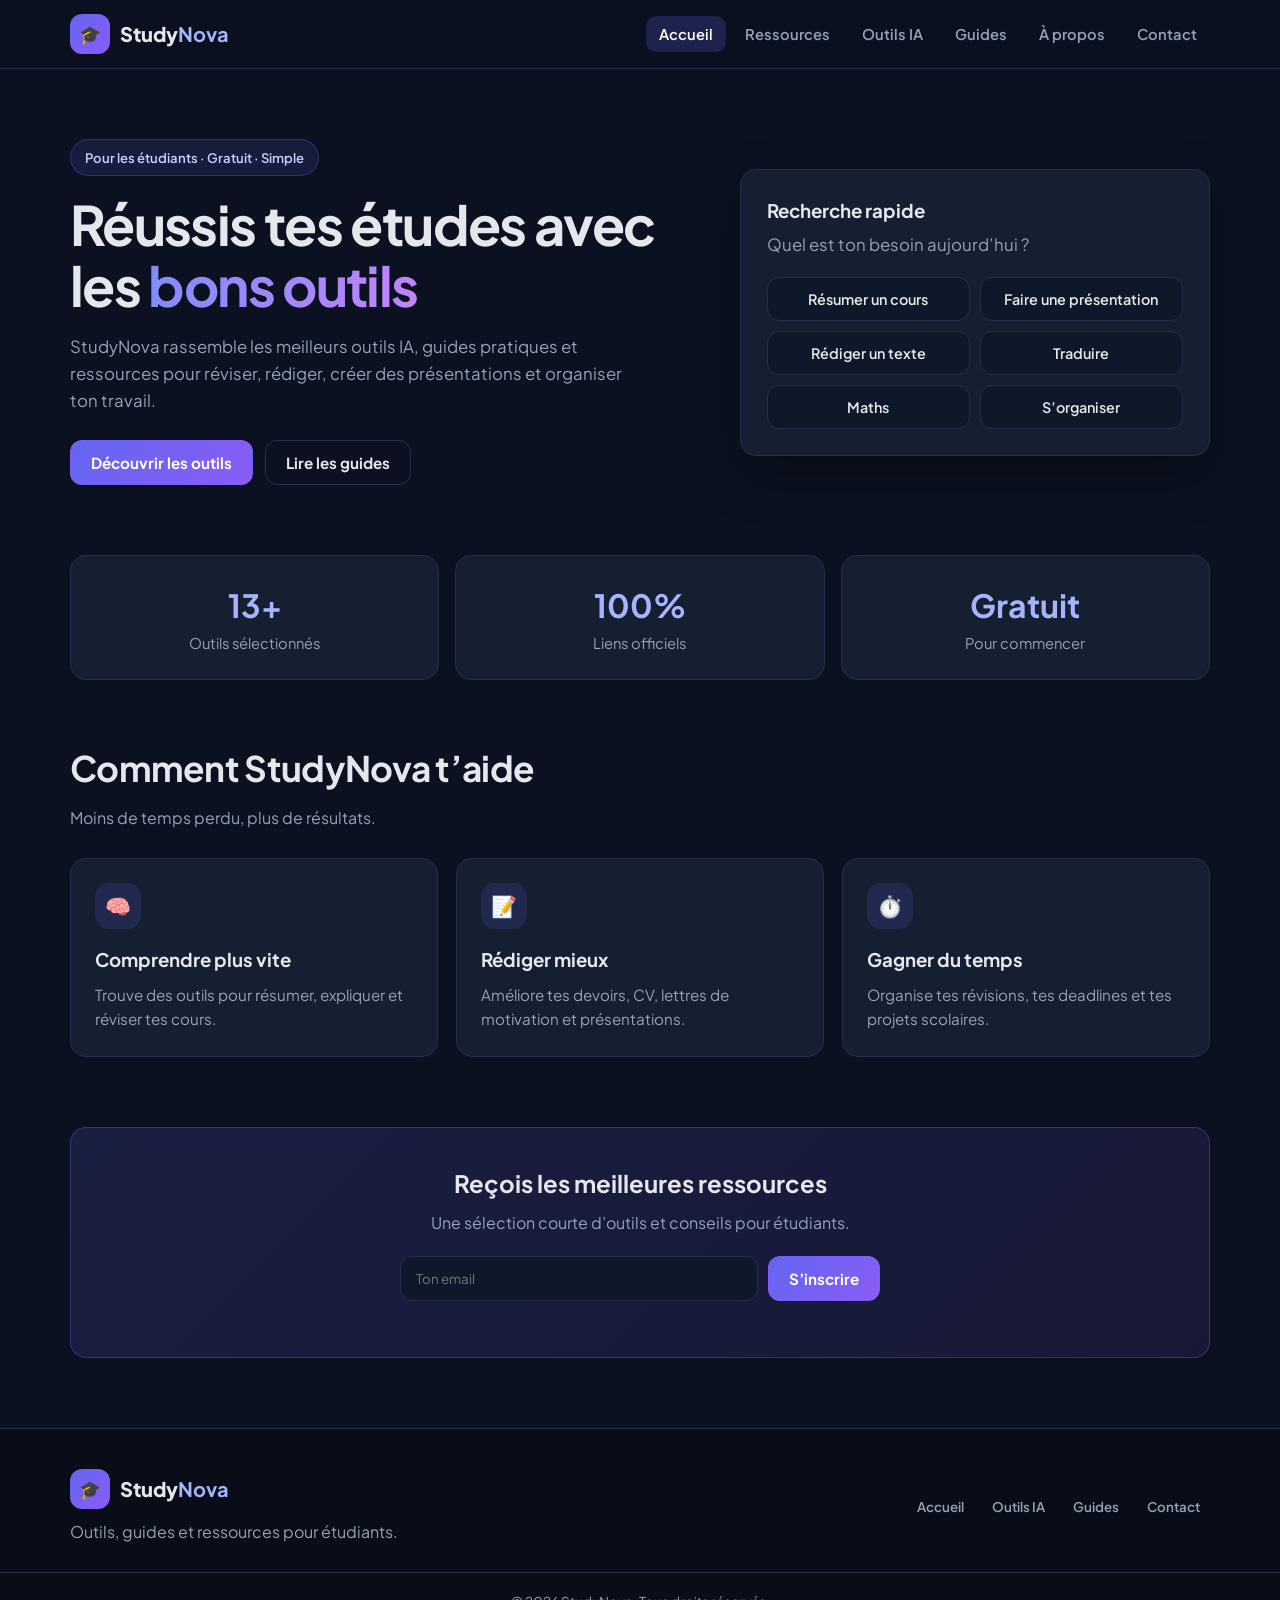
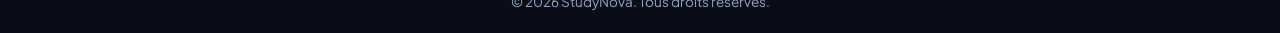
==== index.html @ 7afd9430 "Add favicon and Open Graph/Twitter meta tags" ====
<!DOCTYPE html>
<html lang="fr">
<head>
  <meta charset="UTF-8">
  <meta name="viewport" content="width=device-width, initial-scale=1.0">

  <title>StudyNova — Outils, guides et ressources pour étudiants</title>
  <meta name="description" content="StudyNova aide les étudiants à trouver les meilleurs outils IA, guides pratiques et ressources pour étudier, réviser et réussir.">
  <meta name="author" content="StudyNova">
  <link rel="canonical" href="https://yahyalm001.github.io/studynova/">

  <link rel="icon" type="image/png" href="favicon.png">
  <link rel="apple-touch-icon" href="apple-touch-icon.png">
  <link rel="icon" type="image/png" sizes="192x192" href="icon-192.png">
  <link rel="icon" type="image/png" sizes="512x512" href="icon-512.png">

  <meta property="og:type" content="website">
  <meta property="og:site_name" content="StudyNova">
  <meta property="og:title" content="StudyNova — Outils, guides et ressources pour étudiants">
  <meta property="og:description" content="Trouve les meilleurs outils IA, guides pratiques et ressources pour réussir tes études.">
  <meta property="og:url" content="https://yahyalm001.github.io/studynova/">
  <meta property="og:image" content="https://yahyalm001.github.io/studynova/og-image.png">
  <meta property="og:image:width" content="1200">
  <meta property="og:image:height" content="630">
  <meta property="og:image:alt" content="StudyNova — Outils, guides et ressources pour étudiants">

  <meta name="twitter:card" content="summary_large_image">
  <meta name="twitter:title" content="StudyNova — Outils, guides et ressources pour étudiants">
  <meta name="twitter:description" content="Trouve les meilleurs outils IA, guides pratiques et ressources pour réussir tes études.">
  <meta name="twitter:image" content="https://yahyalm001.github.io/studynova/og-image.png">

  <link rel="preconnect" href="https://fonts.googleapis.com">
  <link rel="preconnect" href="https://fonts.gstatic.com" crossorigin>
  <link href="https://fonts.googleapis.com/css2?family=Plus+Jakarta+Sans:wght@400;500;600;700;800&display=swap" rel="stylesheet">
  <link rel="stylesheet" href="style.css">
</head>

<body>

<header class="header">
  <div class="container header-inner">
    <a href="#home" class="logo" data-page="home">
      <span class="logo-icon">🎓</span>
      <span>Study<strong>Nova</strong></span>
    </a>

    <nav class="navbar">
      <button class="nav-btn active" data-page="home">Accueil</button>
      <button class="nav-btn" data-page="resources">Ressources</button>
      <button class="nav-btn" data-page="tools">Outils IA</button>
      <button class="nav-btn" data-page="guides">Guides</button>
      <button class="nav-btn" data-page="about">À propos</button>
      <button class="nav-btn" data-page="contact">Contact</button>
    </nav>
  </div>
</header>

<main>

  <!-- HOME -->
  <section id="home" class="page active">
    <div class="container">

      <div class="hero">
        <div class="hero-text">
          <div class="badge">Pour les étudiants · Gratuit · Simple</div>
          <h1>Réussis tes études avec les <span>bons outils</span></h1>
          <p>
            StudyNova rassemble les meilleurs outils IA, guides pratiques et ressources
            pour réviser, rédiger, créer des présentations et organiser ton travail.
          </p>

          <div class="hero-actions">
            <button class="btn primary" data-page="tools">Découvrir les outils</button>
            <button class="btn ghost" data-page="guides">Lire les guides</button>
          </div>
        </div>

        <div class="hero-card">
          <h3>Recherche rapide</h3>
          <p>Quel est ton besoin aujourd’hui ?</p>

          <div class="quick-needs">
            <button data-page="tools" data-need="résumé">Résumer un cours</button>
            <button data-page="tools" data-need="présentation">Faire une présentation</button>
            <button data-page="tools" data-need="rédaction">Rédiger un texte</button>
            <button data-page="tools" data-need="traduction">Traduire</button>
            <button data-page="tools" data-need="maths">Maths</button>
            <button data-page="tools" data-need="organisation">S’organiser</button>
          </div>
        </div>
      </div>

      <section class="stats">
        <div class="stat">
          <h2 id="toolsCount">0</h2>
          <p>Outils sélectionnés</p>
        </div>
        <div class="stat">
          <h2>100%</h2>
          <p>Liens officiels</p>
        </div>
        <div class="stat">
          <h2>Gratuit</h2>
          <p>Pour commencer</p>
        </div>
      </section>

      <section class="section">
        <div class="section-title">
          <h2>Comment StudyNova t’aide</h2>
          <p>Moins de temps perdu, plus de résultats.</p>
        </div>

        <div class="grid-3">
          <div class="card">
            <div class="card-icon">🧠</div>
            <h3>Comprendre plus vite</h3>
            <p>Trouve des outils pour résumer, expliquer et réviser tes cours.</p>
          </div>

          <div class="card">
            <div class="card-icon">📝</div>
            <h3>Rédiger mieux</h3>
            <p>Améliore tes devoirs, CV, lettres de motivation et présentations.</p>
          </div>

          <div class="card">
            <div class="card-icon">⏱️</div>
            <h3>Gagner du temps</h3>
            <p>Organise tes révisions, tes deadlines et tes projets scolaires.</p>
          </div>
        </div>
      </section>

      <section class="newsletter">
        <h2>Reçois les meilleures ressources</h2>
        <p>Une sélection courte d’outils et conseils pour étudiants.</p>

        <form
  id="newsletterForm"
  action="https://formspree.io/f/xbggyvap"
  method="POST"
>
  <input
    type="email"
    id="newsletterEmail"
    name="email"
    placeholder="Ton email"
    required
  >

  <button type="submit" class="btn primary">S’inscrire</button>
</form>
        <p id="newsletterMessage" class="form-message"></p>
      </section>

    </div>
  </section>

  <!-- RESOURCES -->
  <section id="resources" class="page">
    <div class="container">
      <div class="section-title">
        <h2>Ressources pour étudiants</h2>
        <p>Des ressources utiles pour étudier, créer et avancer.</p>
      </div>

      <div class="grid-2">
        <div class="resource-card">
          <h3>📚 Révisions</h3>
          <p>Fiches, méthodes de mémorisation, planning et outils de révision.</p>
        </div>

        <div class="resource-card">
          <h3>🎓 Orientation</h3>
          <p>Choisir une filière, préparer un CV et trouver des formations.</p>
        </div>

        <div class="resource-card">
          <h3>💻 Compétences</h3>
          <p>Apprendre le design, la programmation, les langues et la productivité.</p>
        </div>

        <div class="resource-card">
          <h3>🧰 Modèles</h3>
          <p>Modèles de CV, lettres de motivation et présentations.</p>
        </div>
      </div>
    </div>
  </section>

  <!-- TOOLS -->
  <section id="tools" class="page">
    <div class="container">
      <div class="section-title">
        <h2>Outils IA pour étudiants</h2>
        <p>Des outils sélectionnés pour étudier, créer et travailler plus vite.</p>
      </div>

      <div class="filters">
        <input type="search" id="searchInput" placeholder="Chercher un outil…">

        <select id="categoryFilter">
          <option value="all">Toutes catégories</option>
          <option value="etudes">Études</option>
          <option value="redaction">Rédaction</option>
          <option value="presentation">Présentation</option>
          <option value="traduction">Traduction</option>
          <option value="maths">Maths</option>
          <option value="organisation">Organisation</option>
        </select>

        <select id="priceFilter">
          <option value="all">Tous les prix</option>
          <option value="free">Gratuit</option>
          <option value="freemium">Freemium</option>
          <option value="paid">Payant</option>
        </select>

        <button id="clearFilters" class="btn ghost">Réinitialiser</button>
      </div>

      <p id="resultsCount" class="results-count"></p>

      <div id="toolsGrid" class="tools-grid"></div>

      <div id="pagination" class="pagination"></div>

      <p class="affiliate-disclosure">
        Certains liens peuvent être des liens affiliés. Cela ne change pas le prix pour toi.
      </p>
    </div>
  </section>

  <!-- GUIDES -->
  <section id="guides" class="page">
    <div class="container">
      <div class="section-title">
        <h2>Guides populaires</h2>
        <p>Des conseils pratiques pour réviser, créer des présentations et utiliser l’IA intelligemment.</p>
      </div>

      <div class="grid-3">
        <article class="guide-card">
          <span class="tag">Méthode</span>
          <h3>Comment réviser efficacement ?</h3>
          <p>Une méthode simple pour mémoriser sans passer toute la nuit à étudier.</p>
          <button class="btn small" data-page="guideRevision">Lire le guide</button>
        </article>

        <article class="guide-card">
          <span class="tag">Présentation</span>
          <h3>Créer une présentation en 20 minutes</h3>
          <p>Structure claire, design propre et outils IA utiles.</p>
          <button class="btn small" data-page="guidePresentation">Lire le guide</button>
        </article>

        <article class="guide-card">
          <span class="tag">IA</span>
          <h3>Utiliser l’IA sans tricher</h3>
          <p>Utilise l’IA pour comprendre et progresser, pas pour copier.</p>
          <button class="btn small" data-page="guideIA">Lire le guide</button>
        </article>
      </div>
    </div>
  </section>

  <!-- GUIDE: REVISION -->
  <section id="guideRevision" class="page">
    <div class="container narrow">
      <button class="btn ghost back-btn" data-page="guides">← Retour aux guides</button>

      <h1>Comment réviser efficacement ?</h1>

      <p>
        Réviser efficacement ne veut pas dire lire le cours plusieurs fois.
        Le cerveau retient mieux quand tu cherches activement l’information.
      </p>

      <h2>1. Fais des fiches courtes</h2>
      <p>
        Une fiche doit contenir l’idée principale, les définitions importantes
        et un exemple. Évite de recopier tout le cours.
      </p>

      <h2>2. Teste-toi</h2>
      <p>
        Ferme le cours et essaie d’expliquer la leçon avec tes mots.
        Si tu bloques, retourne seulement à la partie difficile.
      </p>

      <h2>3. Révise par étapes</h2>
      <p>
        Révise le même contenu après 1 jour, 3 jours puis 7 jours.
        C’est plus efficace que réviser tout la veille de l’examen.
      </p>

      <h2>4. Utilise l’IA intelligemment</h2>
      <p>
        Demande à l’IA de t’expliquer un concept difficile, de créer des questions
        ou de vérifier ta compréhension. Ne copie pas directement ses réponses.
      </p>
    </div>
  </section>

  <!-- GUIDE: PRESENTATION -->
  <section id="guidePresentation" class="page">
    <div class="container narrow">
      <button class="btn ghost back-btn" data-page="guides">← Retour aux guides</button>

      <h1>Créer une présentation en 20 minutes</h1>

      <p>
        Une bonne présentation n’a pas besoin d’être compliquée.
        Elle a besoin d’être claire, visuelle et facile à suivre.
      </p>

      <h2>Structure simple</h2>
      <ol>
        <li>Titre et sujet</li>
        <li>Problème ou question</li>
        <li>3 idées principales</li>
        <li>Exemple ou image</li>
        <li>Conclusion</li>
      </ol>

      <h2>Règles importantes</h2>
      <ul>
        <li>Une idée par diapositive.</li>
        <li>Maximum 6 lignes de texte.</li>
        <li>Utilise des images et des schémas.</li>
        <li>Répète ton exposé à voix haute avant de le présenter.</li>
      </ul>

      <h2>Outils utiles</h2>
      <p>
        Canva pour le design, Gamma pour générer une première version,
        et ChatGPT pour structurer tes idées.
      </p>
    </div>
  </section>

  <!-- GUIDE: IA -->
  <section id="guideIA" class="page">
    <div class="container narrow">
      <button class="btn ghost back-btn" data-page="guides">← Retour aux guides</button>

      <h1>Utiliser l’IA sans tricher</h1>

      <p>
        L’IA peut être un excellent professeur particulier si tu l’utilises
        pour comprendre, pratiquer et vérifier ton travail.
      </p>

      <h2>Bon usage</h2>
      <ul>
        <li>Demande une explication simple d’un cours difficile.</li>
        <li>Crée des quiz pour te tester.</li>
        <li>Corrige la structure de ton texte.</li>
        <li>Demande des exemples concrets.</li>
      </ul>

      <h2>Mauvais usage</h2>
      <ul>
        <li>Copier un devoir sans le comprendre.</li>
        <li>Utiliser l’IA pendant un examen quand ce n’est pas permis.</li>
        <li>Publier des informations fausses sans vérification.</li>
      </ul>

      <p>
        La règle est simple : l’IA doit t’aider à apprendre, pas remplacer ton apprentissage.
      </p>
    </div>
  </section>

  <!-- ABOUT -->
  <section id="about" class="page">
    <div class="container narrow">
      <div class="section-title">
        <h2>À propos de StudyNova</h2>
        <p>Un assistant simple pour étudier mieux, gagner du temps et trouver les bons outils.</p>
      </div>

      <div class="about-box">
        <h3>Notre mission</h3>
        <p>
          StudyNova aide les étudiants à trouver des outils IA utiles, des guides pratiques
          et des ressources fiables pour réviser, rédiger, créer des présentations et
          organiser leur travail.
        </p>

        <h3>Notre approche</h3>
        <p>
          Nous privilégions les outils réellement utiles, les liens officiels et des
          explications simples. L’objectif est d’aider à apprendre, pas de remplacer
          l’effort de l’étudiant.
        </p>

        <h3>Transparence</h3>
        <p>
          StudyNova est un projet indépendant. Certains liens peuvent être affiliés :
          cela ne change pas le prix pour l’utilisateur.
        </p>
      </div>
    </div>
  </section>

  <!-- CONTACT -->
  <section id="contact" class="page">
    <div class="container narrow">
      <div class="section-title">
        <h2>Contact</h2>
        <p>Une question, une suggestion d’outil ou une idée de guide ? Écris-nous.</p>
      </div>

      <div class="contact-grid">
        <div class="contact-info">
          <h3>Parle-nous de ton besoin</h3>
          <p>
            Tu peux nous proposer un outil IA, signaler un lien cassé ou demander
            un guide sur un sujet précis.
          </p>

          <div class="contact-point">
            <strong>Proposer un outil</strong>
            <span>Donne-nous le nom et le lien officiel.</span>
          </div>

          <div class="contact-point">
            <strong>Demander un guide</strong>
            <span>Exemple : réviser les maths, faire un CV, préparer un exposé.</span>
          </div>

          <div class="contact-point">
            <strong>Signaler un problème</strong>
            <span>Aide-nous à garder StudyNova utile et à jour.</span>
          </div>
        </div>

       <form
  id="contactForm"
  class="contact-form"
  action="https://formspree.io/f/xnppgnpy"
  method="POST"
>
  <label for="contactName">Nom</label>
  <input
    type="text"
    id="contactName"
    name="name"
    required
  >

  <label for="contactEmail">Email</label>
  <input
    type="email"
    id="contactEmail"
    name="email"
    required
  >

  <label for="contactSubject">Sujet</label>
  <select id="contactSubject" name="subject" required>
    <option value="">Choisir un sujet</option>
    <option value="Proposer un outil">Proposer un outil</option>
    <option value="Demander un guide">Demander un guide</option>
    <option value="Signaler un problème">Signaler un problème</option>
    <option value="Autre">Autre</option>
  </select>

  <label for="contactMessage">Message</label>
  <textarea
    id="contactMessage"
    name="message"
    rows="6"
    required
  ></textarea>

  <button type="submit" class="btn primary">Envoyer</button>
</form>
      </div>

      <p id="contactMessageStatus" class="form-message"></p>
    </div>
  </section>

</main>

<footer class="footer">
  <div class="container footer-inner">
    <div>
      <a href="#home" class="logo" data-page="home">
        <span class="logo-icon">🎓</span>
        <span>Study<strong>Nova</strong></span>
      </a>

      <p class="footer-desc">
        Outils, guides et ressources pour étudiants.
      </p>
    </div>

    <div class="footer-links">
      <button data-page="home">Accueil</button>
      <button data-page="tools">Outils IA</button>
      <button data-page="guides">Guides</button>
      <button data-page="contact">Contact</button>
    </div>
  </div>

  <div class="footer-bottom">
    <p>© <span id="year"></span> StudyNova. Tous droits réservés.</p>
  </div>
</footer>

<script src="database.js"></script>
<script src="app.js"></script>
</body>
</html>
---- style.css ----
/* =============================
   BASE
============================= */

* {
  margin: 0;
  padding: 0;
  box-sizing: border-box;
}

:root {
  --bg: #0b1120;
  --bg-soft: #111827;
  --card: #151f31;
  --border: #24304a;
  --text: #e5e7eb;
  --muted: #94a3b8;
  --primary: #6366f1;
  --primary-dark: #4f46e5;
  --success: #22c55e;
  --radius: 16px;
}

html {
  scroll-behavior: smooth;
}

body {
  font-family: "Plus Jakarta Sans", system-ui, sans-serif;
  background: var(--bg);
  color: var(--text);
  line-height: 1.6;
  min-height: 100vh;
  display: flex;
  flex-direction: column;
}

main {
  flex: 1;
}

.container {
  width: 100%;
  max-width: 1180px;
  margin: 0 auto;
  padding: 0 20px;
}

.container.narrow {
  max-width: 860px;
}

.page {
  display: none;
  padding: 40px 0 70px;
}

.page.active {
  display: block;
}

/* =============================
   HEADER
============================= */

.header {
  position: sticky;
  top: 0;
  z-index: 100;
  background: rgba(11, 17, 32, 0.92);
  backdrop-filter: blur(12px);
  border-bottom: 1px solid var(--border);
}

.header-inner {
  display: flex;
  align-items: center;
  justify-content: space-between;
  gap: 20px;
  padding-top: 14px;
  padding-bottom: 14px;
}

.logo {
  display: inline-flex;
  align-items: center;
  gap: 10px;
  text-decoration: none;
  color: var(--text);
  font-size: 1.25rem;
  font-weight: 800;
  white-space: nowrap;
}

.logo strong {
  color: #a5b4fc;
}

.logo-icon {
  display: grid;
  place-items: center;
  width: 40px;
  height: 40px;
  border-radius: 12px;
  background: linear-gradient(135deg, #6366f1, #8b5cf6);
  font-size: 1.1rem;
}

.navbar {
  display: flex;
  align-items: center;
  gap: 6px;
  flex-wrap: wrap;
}

.nav-btn {
  border: 0;
  background: transparent;
  color: var(--muted);
  font-family: inherit;
  font-size: 0.92rem;
  font-weight: 600;
  padding: 9px 13px;
  border-radius: 10px;
  cursor: pointer;
  transition: 0.2s;
}

.nav-btn:hover {
  color: #fff;
  background: rgba(99, 102, 241, 0.14);
}

.nav-btn.active {
  color: #fff;
  background: rgba(99, 102, 241, 0.22);
}

/* =============================
   HERO
============================= */

.hero {
  display: grid;
  grid-template-columns: 1.15fr 0.85fr;
  gap: 34px;
  align-items: center;
  padding: 30px 0 50px;
}

.badge {
  display: inline-block;
  margin-bottom: 18px;
  padding: 7px 14px;
  border-radius: 999px;
  background: rgba(99, 102, 241, 0.14);
  border: 1px solid rgba(99, 102, 241, 0.3);
  color: #c7d2fe;
  font-size: 0.82rem;
  font-weight: 600;
}

.hero h1 {
  font-size: clamp(2.1rem, 5vw, 3.4rem);
  line-height: 1.12;
  letter-spacing: -0.03em;
  margin-bottom: 18px;
}

.hero h1 span {
  background: linear-gradient(90deg, #818cf8, #c084fc);
  -webkit-background-clip: text;
  background-clip: text;
  color: transparent;
}

.hero p {
  color: var(--muted);
  font-size: 1.05rem;
  max-width: 560px;
}

.hero-actions {
  display: flex;
  flex-wrap: wrap;
  gap: 12px;
  margin-top: 26px;
}

.hero-card {
  background: var(--card);
  border: 1px solid var(--border);
  border-radius: var(--radius);
  padding: 26px;
  box-shadow: 0 20px 50px rgba(0, 0, 0, 0.25);
}

.hero-card h3 {
  margin-bottom: 6px;
}

.hero-card p {
  color: var(--muted);
  margin-bottom: 18px;
}

.quick-needs {
  display: grid;
  grid-template-columns: repeat(2, minmax(0, 1fr));
  gap: 10px;
}

.quick-needs button {
  border: 1px solid var(--border);
  background: #0f172a;
  color: var(--text);
  font-family: inherit;
  font-size: 0.9rem;
  font-weight: 600;
  padding: 12px;
  border-radius: 12px;
  cursor: pointer;
  transition: 0.2s;
}

.quick-needs button:hover {
  border-color: var(--primary);
  background: rgba(99, 102, 241, 0.12);
}

/* =============================
   BUTTONS
============================= */

.btn {
  display: inline-flex;
  align-items: center;
  justify-content: center;
  border: 1px solid transparent;
  font-family: inherit;
  font-weight: 700;
  font-size: 0.95rem;
  padding: 12px 20px;
  border-radius: 12px;
  cursor: pointer;
  text-decoration: none;
  transition: 0.2s;
}

.btn.primary {
  background: linear-gradient(135deg, var(--primary), #8b5cf6);
  color: #fff;
}

.btn.primary:hover {
  filter: brightness(1.08);
  transform: translateY(-1px);
}

.btn.ghost {
  background: transparent;
  border-color: var(--border);
  color: var(--text);
}

.btn.ghost:hover {
  border-color: var(--primary);
  color: #fff;
}

.btn.small {
  padding: 9px 14px;
  font-size: 0.85rem;
}

/* =============================
   STATS
============================= */

.stats {
  display: grid;
  grid-template-columns: repeat(3, minmax(0, 1fr));
  gap: 16px;
  margin: 20px 0 60px;
}

.stat {
  background: var(--card);
  border: 1px solid var(--border);
  border-radius: var(--radius);
  padding: 24px;
  text-align: center;
}

.stat h2 {
  font-size: 2rem;
  color: #a5b4fc;
}

.stat p {
  color: var(--muted);
  font-size: 0.92rem;
}

/* =============================
   SECTIONS
============================= */

.section {
  margin-bottom: 70px;
}

.section-title {
  max-width: 720px;
  margin-bottom: 28px;
}

.section-title h2 {
  font-size: clamp(1.6rem, 3vw, 2.2rem);
  letter-spacing: -0.02em;
  margin-bottom: 8px;
}

.section-title p {
  color: var(--muted);
}

.grid-2 {
  display: grid;
  grid-template-columns: repeat(2, minmax(0, 1fr));
  gap: 18px;
}

.grid-3 {
  display: grid;
  grid-template-columns: repeat(3, minmax(0, 1fr));
  gap: 18px;
}

.card,
.resource-card,
.guide-card {
  background: var(--card);
  border: 1px solid var(--border);
  border-radius: var(--radius);
  padding: 24px;
  transition: 0.2s;
}

.card:hover,
.resource-card:hover,
.guide-card:hover {
  transform: translateY(-3px);
  border-color: rgba(99, 102, 241, 0.55);
}

.card-icon {
  width: 46px;
  height: 46px;
  display: grid;
  place-items: center;
  font-size: 1.3rem;
  border-radius: 14px;
  background: rgba(99, 102, 241, 0.15);
  margin-bottom: 16px;
}

.card h3,
.resource-card h3,
.guide-card h3 {
  margin-bottom: 8px;
}

.card p,
.resource-card p,
.guide-card p {
  color: var(--muted);
  font-size: 0.95rem;
}

.guide-card {
  display: flex;
  flex-direction: column;
  gap: 12px;
}

.tag {
  align-self: flex-start;
  padding: 5px 11px;
  border-radius: 999px;
  background: rgba(139, 92, 246, 0.15);
  color: #ddd6fe;
  font-size: 0.78rem;
  font-weight: 700;
}

/* =============================
   NEWSLETTER
============================= */

.newsletter {
  background: linear-gradient(135deg, rgba(99, 102, 241, 0.16), rgba(139, 92, 246, 0.1));
  border: 1px solid rgba(99, 102, 241, 0.35);
  border-radius: var(--radius);
  padding: 36px;
  text-align: center;
}

.newsletter h2 {
  margin-bottom: 8px;
}

.newsletter p {
  color: var(--muted);
  margin-bottom: 20px;
}

.newsletter form {
  display: flex;
  gap: 10px;
  max-width: 480px;
  margin: 0 auto;
}

.newsletter input {
  flex: 1;
  min-width: 0;
  padding: 13px 15px;
  border-radius: 12px;
  border: 1px solid var(--border);
  background: #0f172a;
  color: var(--text);
  font-family: inherit;
}

/* =============================
   TOOLS
============================= */

.filters {
  display: grid;
  grid-template-columns: 1.4fr 1fr 1fr auto;
  gap: 12px;
  margin-bottom: 18px;
}

.filters input,
.filters select {
  width: 100%;
  padding: 12px 14px;
  border-radius: 12px;
  border: 1px solid var(--border);
  background: #0f172a;
  color: var(--text);
  font-family: inherit;
}

.results-count {
  color: var(--muted);
  margin-bottom: 18px;
}

.tools-grid {
  display: grid;
  grid-template-columns: repeat(3, minmax(0, 1fr));
  gap: 18px;
}

.tool-card {
  display: flex;
  flex-direction: column;
  gap: 14px;
  background: var(--card);
  border: 1px solid var(--border);
  border-radius: var(--radius);
  padding: 22px;
  transition: 0.2s;
}

.tool-card:hover {
  transform: translateY(-3px);
  border-color: rgba(99, 102, 241, 0.55);
}

.tool-top {
  display: flex;
  align-items: flex-start;
  justify-content: space-between;
  gap: 12px;
}

.tool-card p {
  color: var(--muted);
  font-size: 0.94rem;
  flex: 1;
}

.price-badge {
  padding: 5px 10px;
  border-radius: 999px;
  font-size: 0.75rem;
  font-weight: 700;
  white-space: nowrap;
}

.price-badge.free {
  background: rgba(34, 197, 94, 0.16);
  color: #86efac;
}

.price-badge.freemium {
  background: rgba(99, 102, 241, 0.16);
  color: #c7d2fe;
}

.price-badge.paid {
  background: rgba(244, 114, 182, 0.14);
  color: #f9a8d4;
}

.tool-tags {
  display: flex;
  flex-wrap: wrap;
  gap: 7px;
}

.tool-tags span {
  padding: 5px 10px;
  border-radius: 999px;
  background: #0f172a;
  border: 1px solid var(--border);
  color: var(--muted);
  font-size: 0.76rem;
}

.tool-link {
  margin-top: auto;
}

.pagination {
  display: flex;
  justify-content: center;
  gap: 8px;
  margin-top: 28px;
}

.page-btn {
  min-width: 40px;
  padding: 9px 12px;
  border-radius: 10px;
  border: 1px solid var(--border);
  background: transparent;
  color: var(--muted);
  font-family: inherit;
  font-weight: 700;
  cursor: pointer;
}

.page-btn.active {
  background: var(--primary);
  border-color: var(--primary);
  color: #fff;
}

.empty-state {
  grid-column: 1 / -1;
  text-align: center;
  padding: 50px 20px;
  background: var(--card);
  border: 1px dashed var(--border);
  border-radius: var(--radius);
}

.affiliate-disclosure {
  margin-top: 25px;
  color: var(--muted);
  font-size: 0.82rem;
  text-align: center;
}

/* =============================
   GUIDES
============================= */

.back-btn {
  margin-bottom: 22px;
}

.container.narrow h1 {
  font-size: clamp(1.8rem, 4vw, 2.5rem);
  margin-bottom: 16px;
  letter-spacing: -0.02em;
}

.container.narrow h2 {
  margin: 28px 0 10px;
  font-size: 1.25rem;
}

.container.narrow p,
.container.narrow li {
  color: var(--muted);
}

.container.narrow ul,
.container.narrow ol {
  padding-left: 22px;
  margin: 12px 0;
}

/* =============================
   ABOUT
============================= */

.about-box {
  background: var(--card);
  border: 1px solid var(--border);
  border-radius: var(--radius);
  padding: 30px;
}

.about-box h3 {
  margin: 22px 0 8px;
}

.about-box h3:first-child {
  margin-top: 0;
}

.about-box p {
  color: var(--muted);
}

/* =============================
   CONTACT
============================= */

.contact-grid {
  display: grid;
  grid-template-columns: 0.9fr 1.1fr;
  gap: 20px;
}

.contact-info,
.contact-form {
  background: var(--card);
  border: 1px solid var(--border);
  border-radius: var(--radius);
  padding: 26px;
}

.contact-info h3 {
  margin-bottom: 10px;
}

.contact-info p {
  color: var(--muted);
  margin-bottom: 18px;
}

.contact-point {
  padding: 14px 0;
  border-top: 1px solid var(--border);
}

.contact-point strong {
  display: block;
  margin-bottom: 4px;
}

.contact-point span {
  color: var(--muted);
  font-size: 0.92rem;
}

.contact-form {
  display: grid;
  gap: 10px;
}

.contact-form label {
  font-weight: 700;
  font-size: 0.9rem;
}

.contact-form input,
.contact-form select,
.contact-form textarea {
  width: 100%;
  padding: 13px 15px;
  border-radius: 12px;
  border: 1px solid var(--border);
  background: #0f172a;
  color: var(--text);
  font-family: inherit;
  resize: vertical;
}

.form-message {
  margin-top: 12px;
  color: var(--muted);
}

.form-message.success {
  color: var(--success);
  font-weight: 700;
}

/* =============================
   FOOTER
============================= */

.footer {
  margin-top: auto;
  border-top: 1px solid var(--border);
  background: #080d18;
  padding: 40px 0 20px;
}

.footer-inner {
  display: flex;
  justify-content: space-between;
  gap: 30px;
  flex-wrap: wrap;
}

.footer-desc {
  color: var(--muted);
  margin-top: 10px;
  max-width: 380px;
}

.footer-links {
  display: flex;
  flex-wrap: wrap;
  gap: 8px;
}

.footer-links button {
  border: 0;
  background: transparent;
  color: var(--muted);
  font-family: inherit;
  font-weight: 600;
  cursor: pointer;
  padding: 8px 10px;
  border-radius: 8px;
}

.footer-links button:hover {
  color: #fff;
  background: rgba(99, 102, 241, 0.12);
}

.footer-bottom {
  margin-top: 28px;
  padding-top: 18px;
  border-top: 1px solid var(--border);
  text-align: center;
  color: var(--muted);
  font-size: 0.85rem;
}

/* =============================
   RESPONSIVE
============================= */

@media (max-width: 980px) {
  .hero {
    grid-template-columns: 1fr;
  }

  .grid-3,
  .tools-grid {
    grid-template-columns: repeat(2, minmax(0, 1fr));
  }

  .filters {
    grid-template-columns: 1fr 1fr;
  }
}

@media (max-width: 800px) {
  .contact-grid {
    grid-template-columns: 1fr;
  }
}

@media (max-width: 700px) {
  .header-inner {
    flex-direction: column;
    align-items: stretch;
  }

  .navbar {
    justify-content: center;
  }

  .grid-2,
  .grid-3,
  .tools-grid,
  .stats {
    grid-template-columns: 1fr;
  }

  .filters {
    grid-template-columns: 1fr;
  }

  .newsletter form {
    flex-direction: column;
  }

  .quick-needs {
    grid-template-columns: 1fr;
  }
}
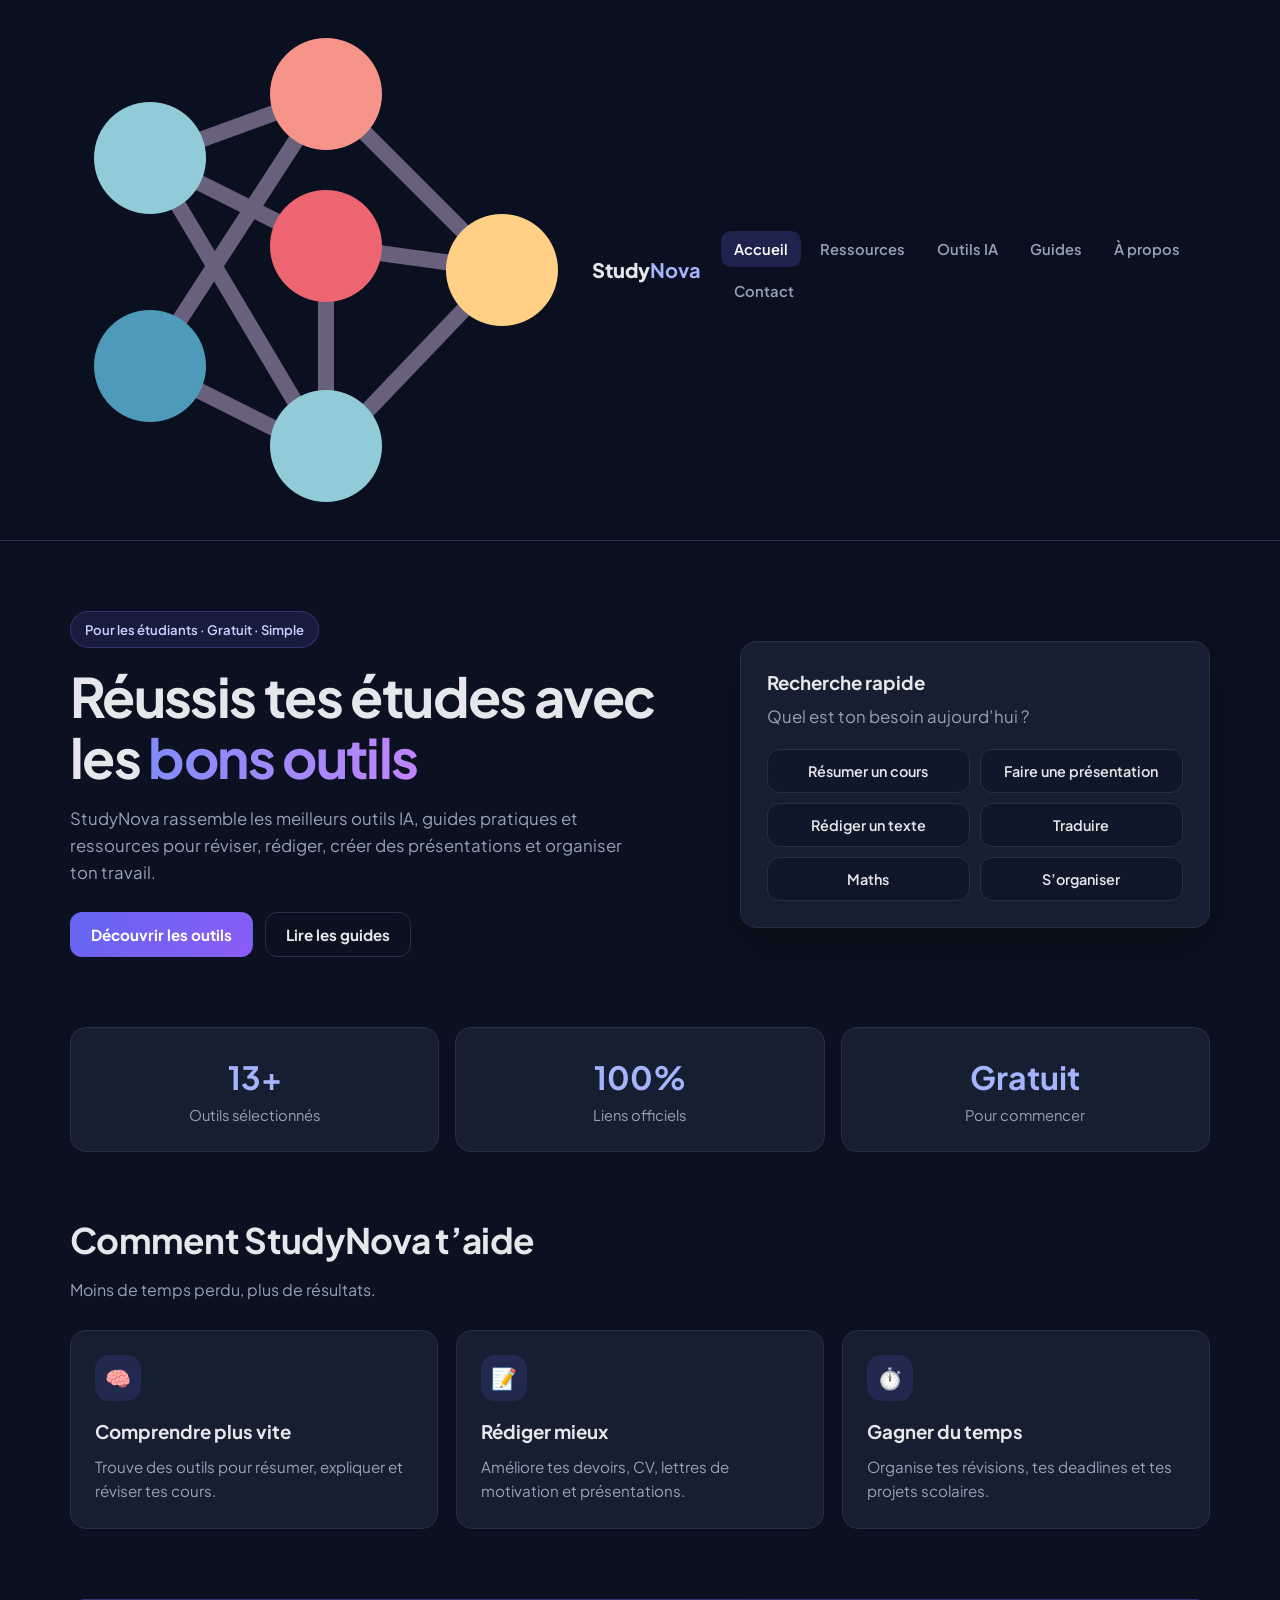
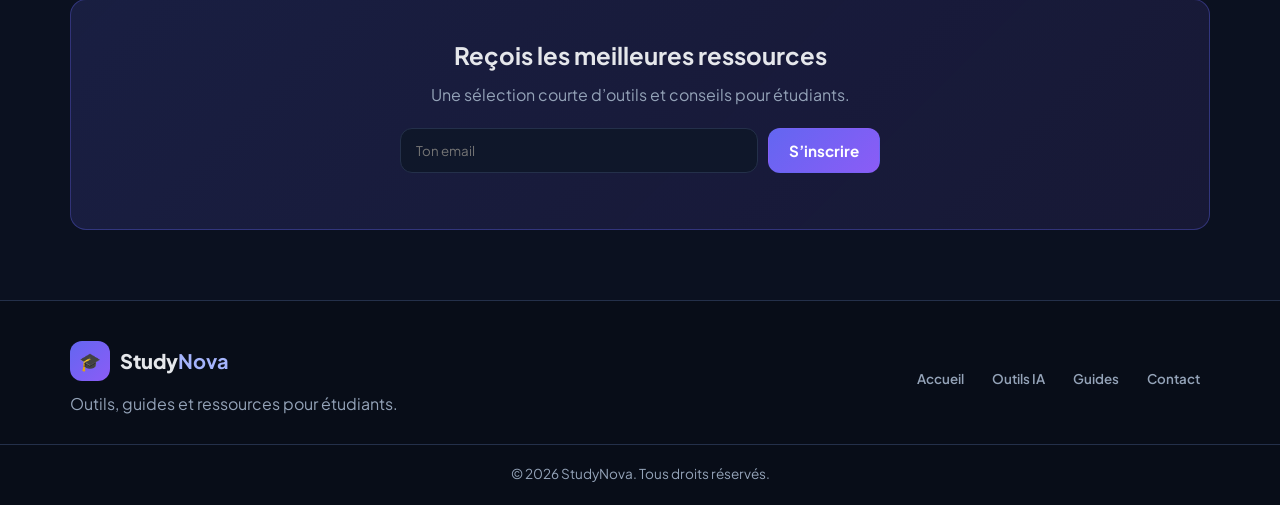
==== commit 0e647a94: "Replace logo text with image in header" ====
--- a/index.html
+++ b/index.html
@@ -39,10 +39,10 @@
 
 <header class="header">
   <div class="container header-inner">
-    <a href="#home" class="logo" data-page="home">
-      <span class="logo-icon">🎓</span>
-      <span>Study<strong>Nova</strong></span>
-    </a>
+   <a href="#home" class="logo" data-page="home">
+  <img src="favicon.png" alt="StudyNova" class="logo-img">
+  <span>Study<strong>Nova</strong></span>
+</a>
 
     <nav class="navbar">
       <button class="nav-btn active" data-page="home">Accueil</button>
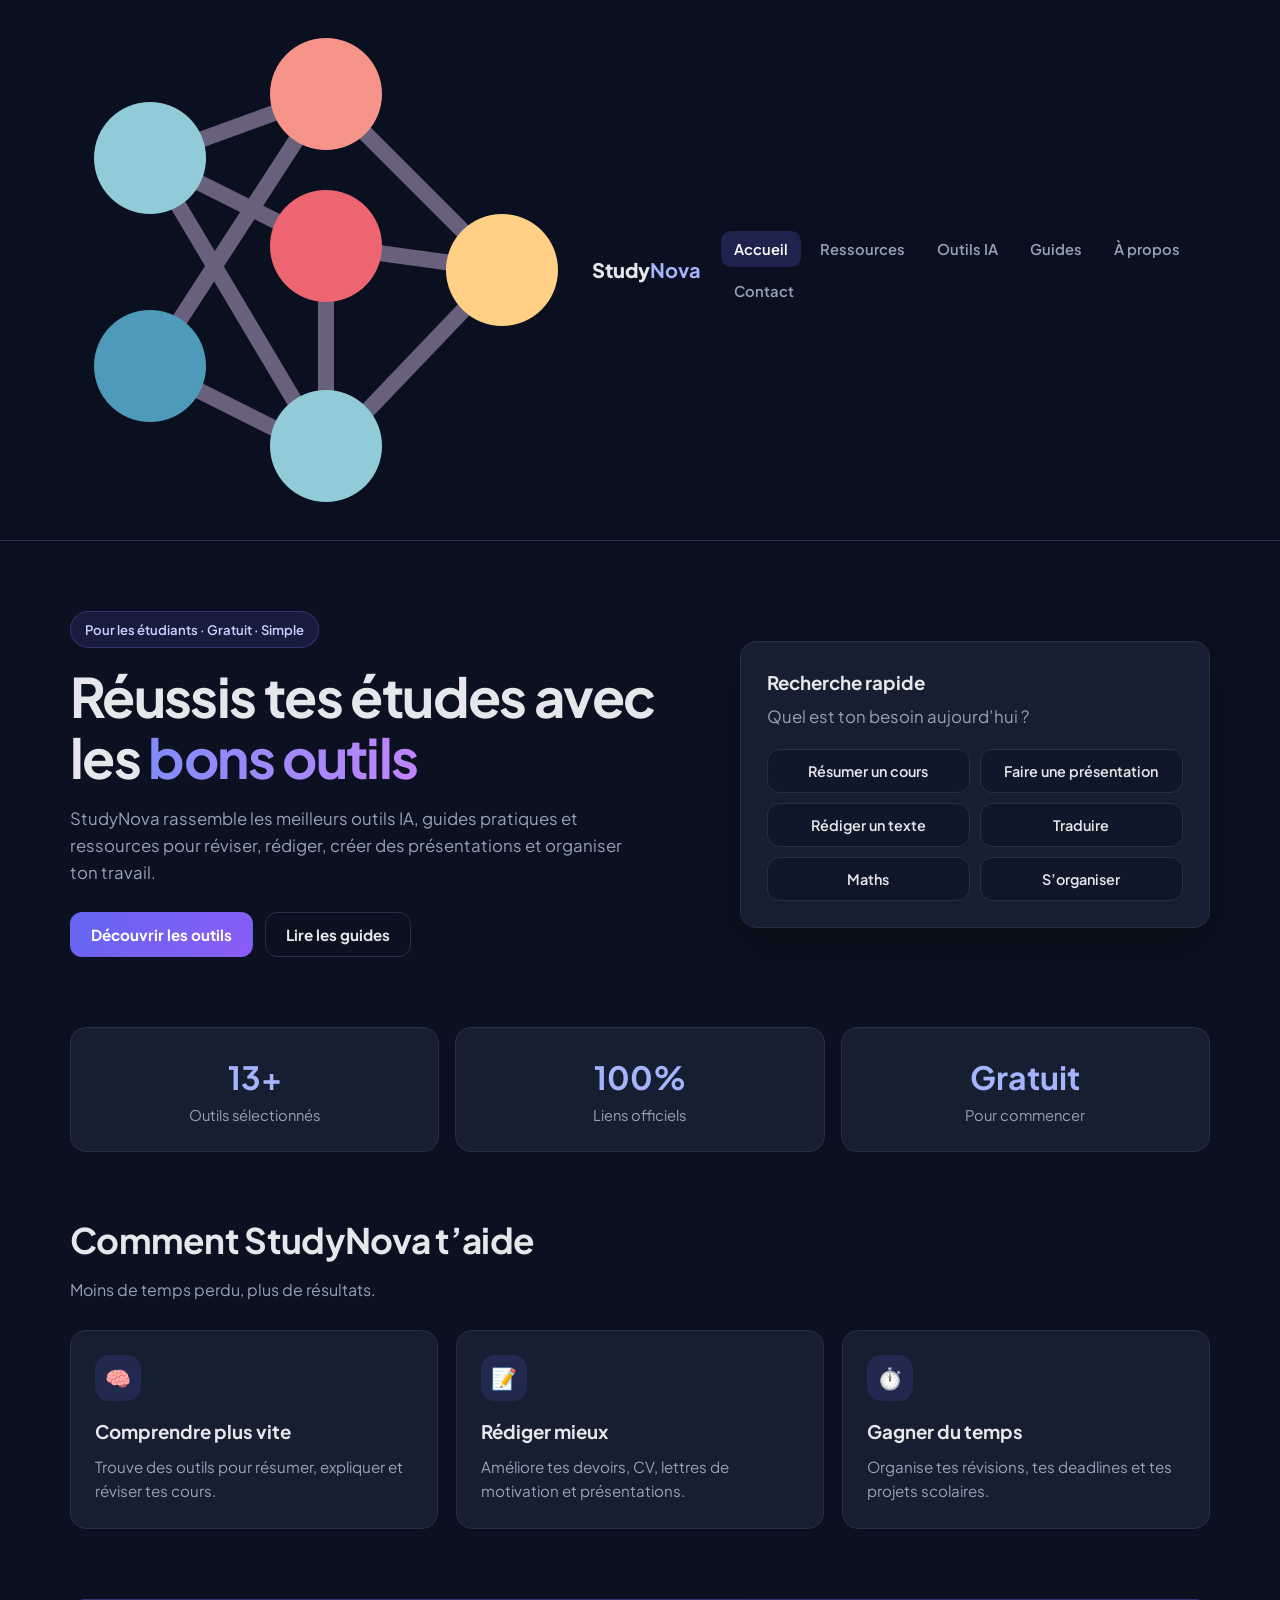
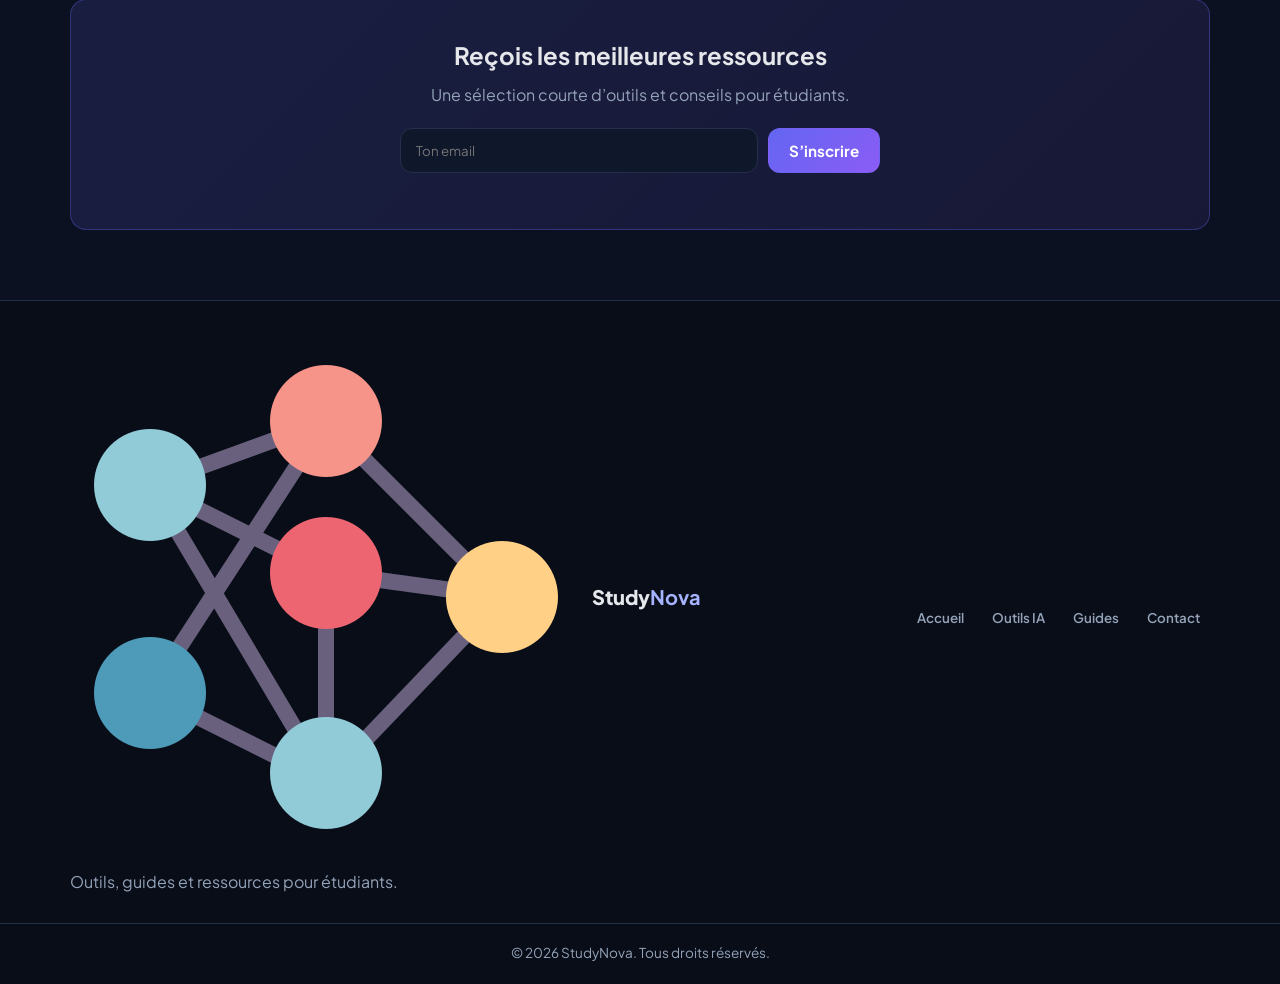
==== commit 42d7f73e: "Replace logo icon with image in footer" ====
--- a/index.html
+++ b/index.html
@@ -491,9 +491,9 @@
   <div class="container footer-inner">
     <div>
       <a href="#home" class="logo" data-page="home">
-        <span class="logo-icon">🎓</span>
-        <span>Study<strong>Nova</strong></span>
-      </a>
+  <img src="favicon.png" alt="StudyNova" class="logo-img">
+  <span>Study<strong>Nova</strong></span>
+</a>
 
       <p class="footer-desc">
         Outils, guides et ressources pour étudiants.
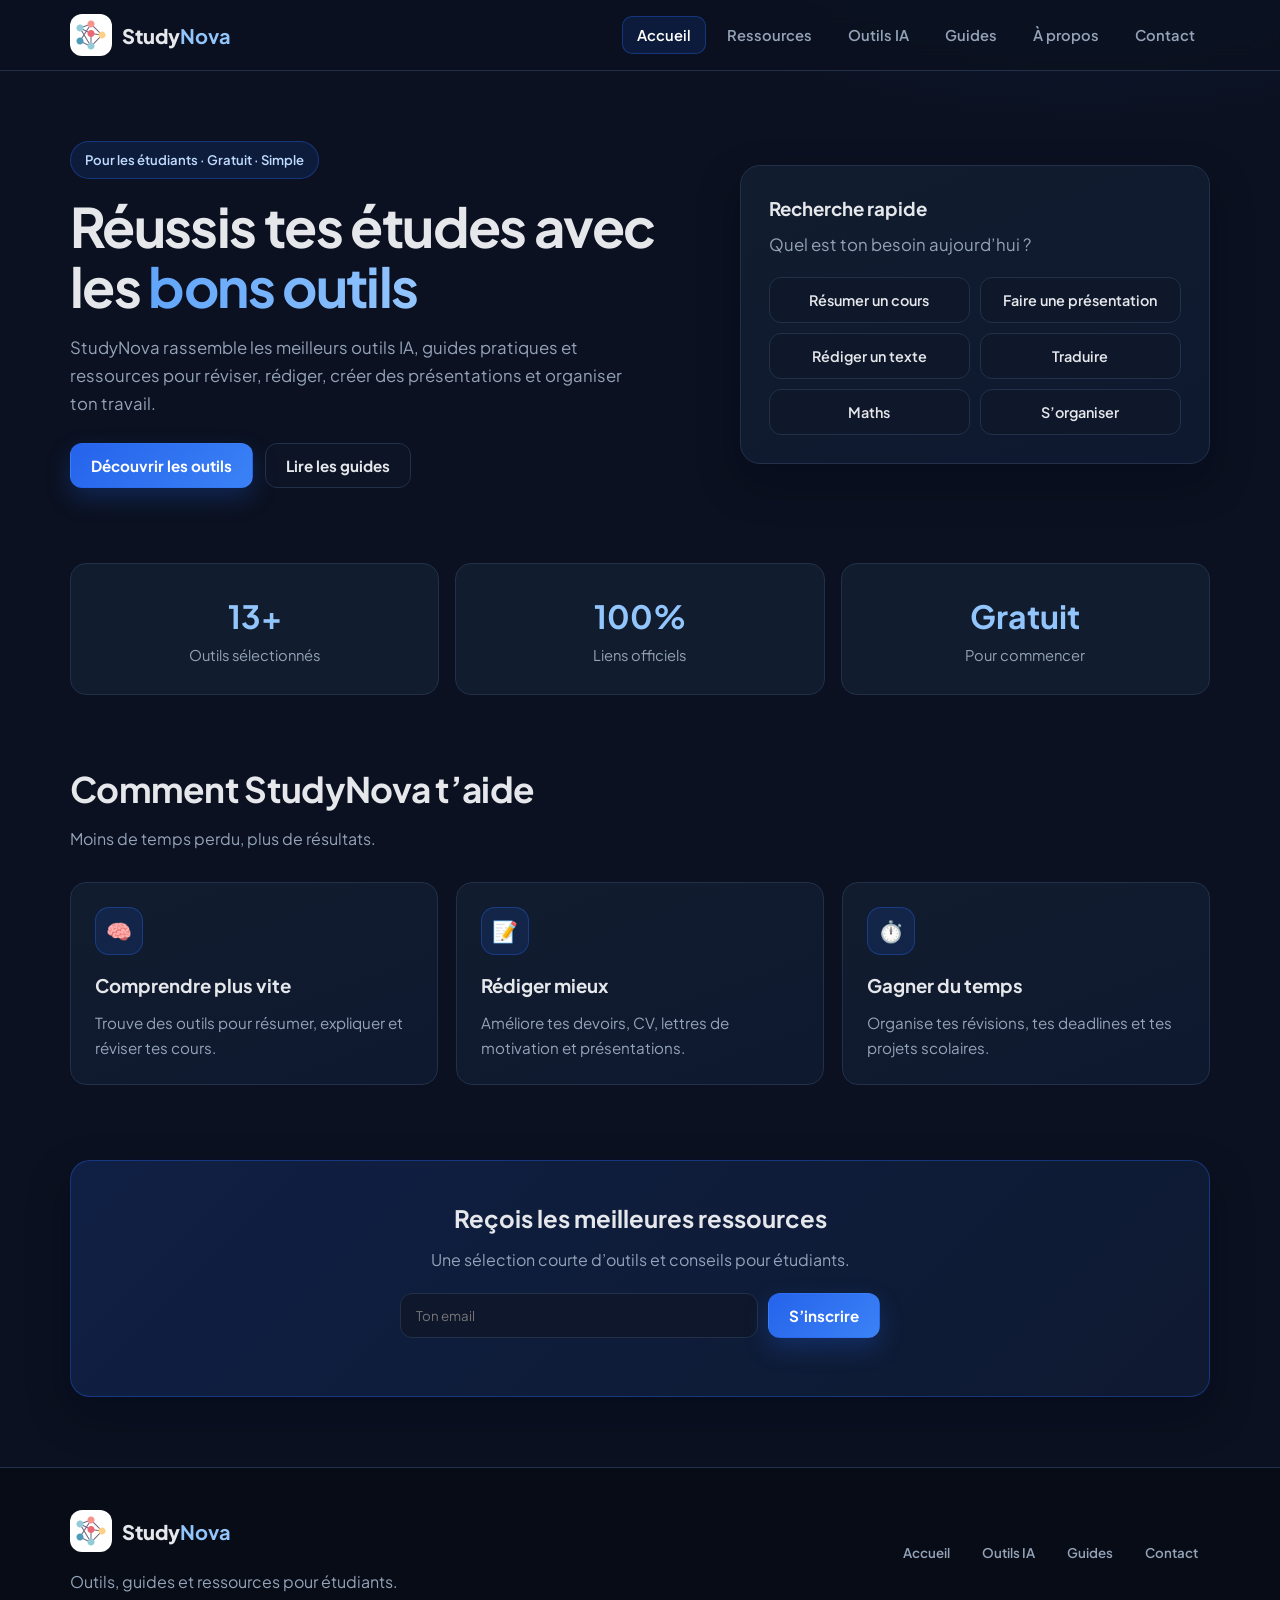
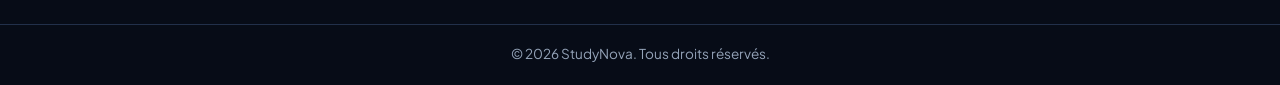
==== commit a9f1bca4: "Update index.html" ====
--- a/index.html
+++ b/index.html
@@ -7,7 +7,7 @@
   <title>StudyNova — Outils, guides et ressources pour étudiants</title>
   <meta name="description" content="StudyNova aide les étudiants à trouver les meilleurs outils IA, guides pratiques et ressources pour étudier, réviser et réussir.">
   <meta name="author" content="StudyNova">
-  <link rel="canonical" href="https://yahyalm001.github.io/studynova/">
+  <link rel="canonical" href="https://yahyalm001.github.io/ai-tools-hub/">
 
   <link rel="icon" type="image/png" href="favicon.png">
   <link rel="apple-touch-icon" href="apple-touch-icon.png">
@@ -18,16 +18,16 @@
   <meta property="og:site_name" content="StudyNova">
   <meta property="og:title" content="StudyNova — Outils, guides et ressources pour étudiants">
   <meta property="og:description" content="Trouve les meilleurs outils IA, guides pratiques et ressources pour réussir tes études.">
-  <meta property="og:url" content="https://yahyalm001.github.io/studynova/">
+  <meta property="og:url" content="https://yahyalm001.github.io/ai-tools-hub/">
   <meta property="og:image" content="https://yahyalm001.github.io/studynova/og-image.png">
   <meta property="og:image:width" content="1200">
   <meta property="og:image:height" content="630">
-  <meta property="og:image:alt" content="StudyNova — Outils, guides et ressources pour étudiants">
+ <meta property="og:image" content="https://yahyalm001.github.io/ai-tools-hub/og-image.png">
 
   <meta name="twitter:card" content="summary_large_image">
   <meta name="twitter:title" content="StudyNova — Outils, guides et ressources pour étudiants">
   <meta name="twitter:description" content="Trouve les meilleurs outils IA, guides pratiques et ressources pour réussir tes études.">
-  <meta name="twitter:image" content="https://yahyalm001.github.io/studynova/og-image.png">
+  <meta name="twitter:image" content="https://yahyalm001.github.io/ai-tools-hub/og-image.png">
 
   <link rel="preconnect" href="https://fonts.googleapis.com">
   <link rel="preconnect" href="https://fonts.gstatic.com" crossorigin>
--- a/style.css
+++ b/style.css
@@ -10,15 +10,22 @@
 
 :root {
   --bg: #0b1120;
-  --bg-soft: #111827;
-  --card: #151f31;
-  --border: #24304a;
+  --bg-soft: #0f172a;
+  --card: #111c2e;
+  --card-hover: #142238;
+  --border: #22304a;
+  --border-hover: #2f5cc4;
   --text: #e5e7eb;
   --muted: #94a3b8;
-  --primary: #6366f1;
-  --primary-dark: #4f46e5;
+  --primary: #2563eb;
+  --primary-soft: rgba(37, 99, 235, 0.14);
+  --primary-border: rgba(37, 99, 235, 0.38);
+  --primary-light: #93c5fd;
   --success: #22c55e;
+  --danger: #f87171;
   --radius: 16px;
+  --radius-small: 12px;
+  --shadow: 0 18px 40px rgba(2, 6, 23, 0.35);
 }
 
 html {
@@ -27,9 +34,11 @@
 
 body {
   font-family: "Plus Jakarta Sans", system-ui, sans-serif;
-  background: var(--bg);
+  background:
+    radial-gradient(900px 500px at 85% -10%, rgba(37, 99, 235, 0.16), transparent 60%),
+    var(--bg);
   color: var(--text);
-  line-height: 1.6;
+  line-height: 1.65;
   min-height: 100vh;
   display: flex;
   flex-direction: column;
@@ -37,6 +46,10 @@
 
 main {
   flex: 1;
+}
+
+img {
+  max-width: 100%;
 }
 
 .container {
@@ -57,6 +70,18 @@
 
 .page.active {
   display: block;
+  animation: fadeIn 0.25s ease;
+}
+
+@keyframes fadeIn {
+  from {
+    opacity: 0;
+    transform: translateY(8px);
+  }
+  to {
+    opacity: 1;
+    transform: translateY(0);
+  }
 }
 
 /* =============================
@@ -67,8 +92,8 @@
   position: sticky;
   top: 0;
   z-index: 100;
-  background: rgba(11, 17, 32, 0.92);
-  backdrop-filter: blur(12px);
+  background: rgba(11, 17, 32, 0.9);
+  backdrop-filter: blur(14px);
   border-bottom: 1px solid var(--border);
 }
 
@@ -93,17 +118,17 @@
 }
 
 .logo strong {
-  color: #a5b4fc;
-}
-
-.logo-icon {
-  display: grid;
-  place-items: center;
-  width: 40px;
-  height: 40px;
+  color: var(--primary-light);
+}
+
+.logo-img {
+  width: 42px;
+  height: 42px;
+  object-fit: contain;
   border-radius: 12px;
-  background: linear-gradient(135deg, #6366f1, #8b5cf6);
-  font-size: 1.1rem;
+  background: #fff;
+  padding: 4px;
+  border: 1px solid rgba(255, 255, 255, 0.14);
 }
 
 .navbar {
@@ -114,26 +139,28 @@
 }
 
 .nav-btn {
-  border: 0;
+  border: 1px solid transparent;
   background: transparent;
   color: var(--muted);
   font-family: inherit;
   font-size: 0.92rem;
   font-weight: 600;
-  padding: 9px 13px;
+  padding: 9px 14px;
   border-radius: 10px;
   cursor: pointer;
-  transition: 0.2s;
+  transition: 0.2s ease;
 }
 
 .nav-btn:hover {
   color: #fff;
-  background: rgba(99, 102, 241, 0.14);
+  background: var(--primary-soft);
+  border-color: var(--primary-border);
 }
 
 .nav-btn.active {
   color: #fff;
-  background: rgba(99, 102, 241, 0.22);
+  background: var(--primary-soft);
+  border-color: var(--primary-border);
 }
 
 /* =============================
@@ -145,7 +172,7 @@
   grid-template-columns: 1.15fr 0.85fr;
   gap: 34px;
   align-items: center;
-  padding: 30px 0 50px;
+  padding: 30px 0 55px;
 }
 
 .badge {
@@ -153,22 +180,22 @@
   margin-bottom: 18px;
   padding: 7px 14px;
   border-radius: 999px;
-  background: rgba(99, 102, 241, 0.14);
-  border: 1px solid rgba(99, 102, 241, 0.3);
-  color: #c7d2fe;
+  background: var(--primary-soft);
+  border: 1px solid var(--primary-border);
+  color: #bfdbfe;
   font-size: 0.82rem;
   font-weight: 600;
 }
 
 .hero h1 {
   font-size: clamp(2.1rem, 5vw, 3.4rem);
-  line-height: 1.12;
+  line-height: 1.1;
   letter-spacing: -0.03em;
   margin-bottom: 18px;
 }
 
 .hero h1 span {
-  background: linear-gradient(90deg, #818cf8, #c084fc);
+  background: linear-gradient(90deg, #60a5fa, #93c5fd);
   -webkit-background-clip: text;
   background-clip: text;
   color: transparent;
@@ -188,11 +215,11 @@
 }
 
 .hero-card {
-  background: var(--card);
-  border: 1px solid var(--border);
-  border-radius: var(--radius);
-  padding: 26px;
-  box-shadow: 0 20px 50px rgba(0, 0, 0, 0.25);
+  background: linear-gradient(160deg, var(--card), #0e1930);
+  border: 1px solid var(--border);
+  border-radius: 20px;
+  padding: 28px;
+  box-shadow: var(--shadow);
 }
 
 .hero-card h3 {
@@ -212,20 +239,21 @@
 
 .quick-needs button {
   border: 1px solid var(--border);
-  background: #0f172a;
+  background: rgba(15, 23, 42, 0.75);
   color: var(--text);
   font-family: inherit;
   font-size: 0.9rem;
   font-weight: 600;
-  padding: 12px;
-  border-radius: 12px;
+  padding: 13px;
+  border-radius: var(--radius-small);
   cursor: pointer;
-  transition: 0.2s;
+  transition: 0.2s ease;
 }
 
 .quick-needs button:hover {
-  border-color: var(--primary);
-  background: rgba(99, 102, 241, 0.12);
+  border-color: var(--border-hover);
+  background: var(--primary-soft);
+  transform: translateY(-2px);
 }
 
 /* =============================
@@ -241,31 +269,33 @@
   font-weight: 700;
   font-size: 0.95rem;
   padding: 12px 20px;
-  border-radius: 12px;
+  border-radius: var(--radius-small);
   cursor: pointer;
   text-decoration: none;
-  transition: 0.2s;
+  transition: 0.2s ease;
 }
 
 .btn.primary {
-  background: linear-gradient(135deg, var(--primary), #8b5cf6);
-  color: #fff;
+  background: linear-gradient(135deg, #2563eb, #3b82f6);
+  color: #fff;
+  box-shadow: 0 10px 25px rgba(37, 99, 235, 0.25);
 }
 
 .btn.primary:hover {
   filter: brightness(1.08);
-  transform: translateY(-1px);
+  transform: translateY(-2px);
 }
 
 .btn.ghost {
-  background: transparent;
+  background: rgba(15, 23, 42, 0.6);
   border-color: var(--border);
   color: var(--text);
 }
 
 .btn.ghost:hover {
-  border-color: var(--primary);
-  color: #fff;
+  border-color: var(--border-hover);
+  color: #fff;
+  transform: translateY(-2px);
 }
 
 .btn.small {
@@ -281,20 +311,26 @@
   display: grid;
   grid-template-columns: repeat(3, minmax(0, 1fr));
   gap: 16px;
-  margin: 20px 0 60px;
+  margin: 20px 0 65px;
 }
 
 .stat {
   background: var(--card);
   border: 1px solid var(--border);
   border-radius: var(--radius);
-  padding: 24px;
+  padding: 26px 20px;
   text-align: center;
+  transition: 0.2s ease;
+}
+
+.stat:hover {
+  border-color: var(--border-hover);
+  transform: translateY(-3px);
 }
 
 .stat h2 {
   font-size: 2rem;
-  color: #a5b4fc;
+  color: var(--primary-light);
 }
 
 .stat p {
@@ -307,12 +343,12 @@
 ============================= */
 
 .section {
-  margin-bottom: 70px;
+  margin-bottom: 75px;
 }
 
 .section-title {
   max-width: 720px;
-  margin-bottom: 28px;
+  margin-bottom: 30px;
 }
 
 .section-title h2 {
@@ -339,29 +375,34 @@
 
 .card,
 .resource-card,
-.guide-card {
-  background: var(--card);
+.guide-card,
+.tool-card {
+  background: linear-gradient(160deg, var(--card), #0e1930);
   border: 1px solid var(--border);
   border-radius: var(--radius);
   padding: 24px;
-  transition: 0.2s;
+  transition: 0.22s ease;
 }
 
 .card:hover,
 .resource-card:hover,
-.guide-card:hover {
-  transform: translateY(-3px);
-  border-color: rgba(99, 102, 241, 0.55);
+.guide-card:hover,
+.tool-card:hover {
+  transform: translateY(-4px);
+  border-color: var(--border-hover);
+  background: var(--card-hover);
+  box-shadow: var(--shadow);
 }
 
 .card-icon {
-  width: 46px;
-  height: 46px;
+  width: 48px;
+  height: 48px;
   display: grid;
   place-items: center;
   font-size: 1.3rem;
   border-radius: 14px;
-  background: rgba(99, 102, 241, 0.15);
+  background: var(--primary-soft);
+  border: 1px solid var(--primary-border);
   margin-bottom: 16px;
 }
 
@@ -388,8 +429,9 @@
   align-self: flex-start;
   padding: 5px 11px;
   border-radius: 999px;
-  background: rgba(139, 92, 246, 0.15);
-  color: #ddd6fe;
+  background: var(--primary-soft);
+  border: 1px solid var(--primary-border);
+  color: #bfdbfe;
   font-size: 0.78rem;
   font-weight: 700;
 }
@@ -399,11 +441,12 @@
 ============================= */
 
 .newsletter {
-  background: linear-gradient(135deg, rgba(99, 102, 241, 0.16), rgba(139, 92, 246, 0.1));
-  border: 1px solid rgba(99, 102, 241, 0.35);
-  border-radius: var(--radius);
-  padding: 36px;
+  background: linear-gradient(135deg, rgba(37, 99, 235, 0.18), rgba(59, 130, 246, 0.08));
+  border: 1px solid var(--primary-border);
+  border-radius: 20px;
+  padding: 38px;
   text-align: center;
+  box-shadow: var(--shadow);
 }
 
 .newsletter h2 {
@@ -426,11 +469,18 @@
   flex: 1;
   min-width: 0;
   padding: 13px 15px;
-  border-radius: 12px;
-  border: 1px solid var(--border);
-  background: #0f172a;
+  border-radius: var(--radius-small);
+  border: 1px solid var(--border);
+  background: rgba(15, 23, 42, 0.85);
   color: var(--text);
   font-family: inherit;
+  transition: 0.2s ease;
+}
+
+.newsletter input:focus {
+  outline: none;
+  border-color: var(--border-hover);
+  box-shadow: 0 0 0 3px rgba(37, 99, 235, 0.18);
 }
 
 /* =============================
@@ -448,11 +498,19 @@
 .filters select {
   width: 100%;
   padding: 12px 14px;
-  border-radius: 12px;
-  border: 1px solid var(--border);
-  background: #0f172a;
+  border-radius: var(--radius-small);
+  border: 1px solid var(--border);
+  background: rgba(15, 23, 42, 0.85);
   color: var(--text);
   font-family: inherit;
+  transition: 0.2s ease;
+}
+
+.filters input:focus,
+.filters select:focus {
+  outline: none;
+  border-color: var(--border-hover);
+  box-shadow: 0 0 0 3px rgba(37, 99, 235, 0.18);
 }
 
 .results-count {
@@ -470,16 +528,6 @@
   display: flex;
   flex-direction: column;
   gap: 14px;
-  background: var(--card);
-  border: 1px solid var(--border);
-  border-radius: var(--radius);
-  padding: 22px;
-  transition: 0.2s;
-}
-
-.tool-card:hover {
-  transform: translateY(-3px);
-  border-color: rgba(99, 102, 241, 0.55);
 }
 
 .tool-top {
@@ -504,18 +552,21 @@
 }
 
 .price-badge.free {
-  background: rgba(34, 197, 94, 0.16);
+  background: rgba(34, 197, 94, 0.14);
+  border: 1px solid rgba(34, 197, 94, 0.35);
   color: #86efac;
 }
 
 .price-badge.freemium {
-  background: rgba(99, 102, 241, 0.16);
-  color: #c7d2fe;
+  background: var(--primary-soft);
+  border: 1px solid var(--primary-border);
+  color: #bfdbfe;
 }
 
 .price-badge.paid {
-  background: rgba(244, 114, 182, 0.14);
-  color: #f9a8d4;
+  background: rgba(248, 113, 113, 0.12);
+  border: 1px solid rgba(248, 113, 113, 0.32);
+  color: #fecaca;
 }
 
 .tool-tags {
@@ -527,7 +578,7 @@
 .tool-tags span {
   padding: 5px 10px;
   border-radius: 999px;
-  background: #0f172a;
+  background: rgba(15, 23, 42, 0.75);
   border: 1px solid var(--border);
   color: var(--muted);
   font-size: 0.76rem;
@@ -541,7 +592,7 @@
   display: flex;
   justify-content: center;
   gap: 8px;
-  margin-top: 28px;
+  margin-top: 30px;
 }
 
 .page-btn {
@@ -554,6 +605,12 @@
   font-family: inherit;
   font-weight: 700;
   cursor: pointer;
+  transition: 0.2s ease;
+}
+
+.page-btn:hover {
+  color: #fff;
+  border-color: var(--border-hover);
 }
 
 .page-btn.active {
@@ -595,6 +652,7 @@
 .container.narrow h2 {
   margin: 28px 0 10px;
   font-size: 1.25rem;
+  color: #fff;
 }
 
 .container.narrow p,
@@ -608,19 +666,25 @@
   margin: 12px 0;
 }
 
+.container.narrow li::marker {
+  color: var(--primary-light);
+}
+
 /* =============================
    ABOUT
 ============================= */
 
 .about-box {
-  background: var(--card);
-  border: 1px solid var(--border);
-  border-radius: var(--radius);
-  padding: 30px;
+  background: linear-gradient(160deg, var(--card), #0e1930);
+  border: 1px solid var(--border);
+  border-radius: 20px;
+  padding: 32px;
+  box-shadow: var(--shadow);
 }
 
 .about-box h3 {
-  margin: 22px 0 8px;
+  margin: 24px 0 8px;
+  color: #fff;
 }
 
 .about-box h3:first-child {
@@ -643,10 +707,11 @@
 
 .contact-info,
 .contact-form {
-  background: var(--card);
-  border: 1px solid var(--border);
-  border-radius: var(--radius);
-  padding: 26px;
+  background: linear-gradient(160deg, var(--card), #0e1930);
+  border: 1px solid var(--border);
+  border-radius: 20px;
+  padding: 28px;
+  box-shadow: var(--shadow);
 }
 
 .contact-info h3 {
@@ -659,13 +724,14 @@
 }
 
 .contact-point {
-  padding: 14px 0;
+  padding: 15px 0;
   border-top: 1px solid var(--border);
 }
 
 .contact-point strong {
   display: block;
   margin-bottom: 4px;
+  color: #fff;
 }
 
 .contact-point span {
@@ -688,12 +754,21 @@
 .contact-form textarea {
   width: 100%;
   padding: 13px 15px;
-  border-radius: 12px;
-  border: 1px solid var(--border);
-  background: #0f172a;
+  border-radius: var(--radius-small);
+  border: 1px solid var(--border);
+  background: rgba(15, 23, 42, 0.85);
   color: var(--text);
   font-family: inherit;
   resize: vertical;
+  transition: 0.2s ease;
+}
+
+.contact-form input:focus,
+.contact-form select:focus,
+.contact-form textarea:focus {
+  outline: none;
+  border-color: var(--border-hover);
+  box-shadow: 0 0 0 3px rgba(37, 99, 235, 0.18);
 }
 
 .form-message {
@@ -713,8 +788,8 @@
 .footer {
   margin-top: auto;
   border-top: 1px solid var(--border);
-  background: #080d18;
-  padding: 40px 0 20px;
+  background: #070c17;
+  padding: 42px 0 20px;
 }
 
 .footer-inner {
@@ -737,19 +812,21 @@
 }
 
 .footer-links button {
-  border: 0;
+  border: 1px solid transparent;
   background: transparent;
   color: var(--muted);
   font-family: inherit;
   font-weight: 600;
   cursor: pointer;
-  padding: 8px 10px;
-  border-radius: 8px;
+  padding: 8px 11px;
+  border-radius: 9px;
+  transition: 0.2s ease;
 }
 
 .footer-links button:hover {
   color: #fff;
-  background: rgba(99, 102, 241, 0.12);
+  background: var(--primary-soft);
+  border-color: var(--primary-border);
 }
 
 .footer-bottom {
@@ -807,6 +884,10 @@
     grid-template-columns: 1fr;
   }
 
+  .newsletter {
+    padding: 28px 20px;
+  }
+
   .newsletter form {
     flex-direction: column;
   }
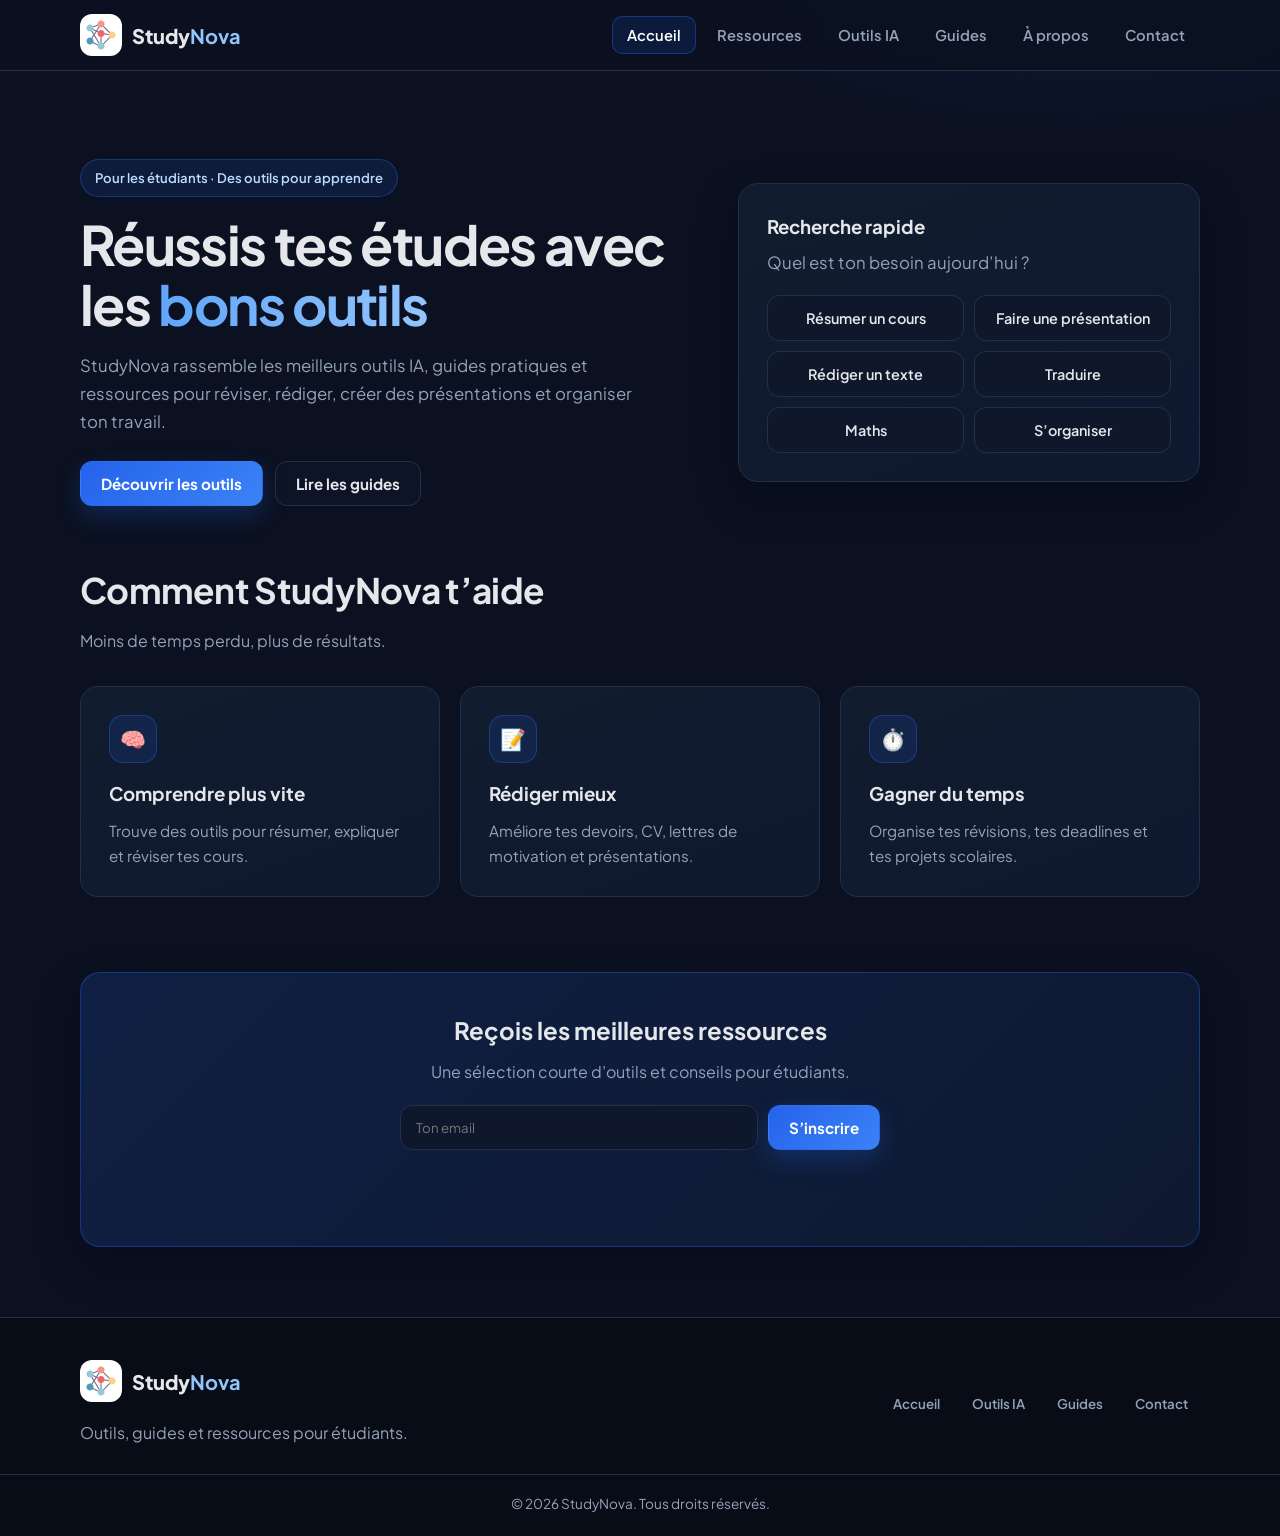
==== commit 8aa09a77: "Refactor core logic and update UI styles Replit-Commit-Author: Agent" ====
--- a/index.html
+++ b/index.html
@@ -5,34 +5,81 @@
   <meta name="viewport" content="width=device-width, initial-scale=1.0">
 
   <title>StudyNova — Outils, guides et ressources pour étudiants</title>
-  <meta name="description" content="StudyNova aide les étudiants à trouver les meilleurs outils IA, guides pratiques et ressources pour étudier, réviser et réussir.">
+
+  <meta
+    name="description"
+    content="Découvre des outils, des guides pratiques et des ressources pour réviser, rédiger, créer des présentations et organiser tes études avec StudyNova."
+  >
   <meta name="author" content="StudyNova">
-  <link rel="canonical" href="https://yahyalm001.github.io/ai-tools-hub/">
-
+  <meta name="theme-color" content="#0b1120">
+
+  <link
+    rel="canonical"
+    href="https://yahyalm001.github.io/ai-tools-hub/"
+  >
+
+  <!-- Icônes du site -->
   <link rel="icon" type="image/png" href="favicon.png">
   <link rel="apple-touch-icon" href="apple-touch-icon.png">
-  <link rel="icon" type="image/png" sizes="192x192" href="icon-192.png">
-  <link rel="icon" type="image/png" sizes="512x512" href="icon-512.png">
-
+
+  <!-- Partage sur les réseaux sociaux -->
   <meta property="og:type" content="website">
+  <meta property="og:locale" content="fr_FR">
   <meta property="og:site_name" content="StudyNova">
-  <meta property="og:title" content="StudyNova — Outils, guides et ressources pour étudiants">
-  <meta property="og:description" content="Trouve les meilleurs outils IA, guides pratiques et ressources pour réussir tes études.">
-  <meta property="og:url" content="https://yahyalm001.github.io/ai-tools-hub/">
-  <meta property="og:image" content="https://yahyalm001.github.io/studynova/og-image.png">
+
+  <meta
+    property="og:title"
+    content="StudyNova — Outils, guides et ressources pour étudiants"
+  >
+  <meta
+    property="og:description"
+    content="Des outils et des guides pratiques pour réviser, comprendre et mieux organiser tes études."
+  >
+  <meta
+    property="og:url"
+    content="https://yahyalm001.github.io/ai-tools-hub/"
+  >
+  <meta
+    property="og:image"
+    content="https://yahyalm001.github.io/ai-tools-hub/og-image.png"
+  >
+  <meta property="og:image:type" content="image/png">
   <meta property="og:image:width" content="1200">
   <meta property="og:image:height" content="630">
- <meta property="og:image" content="https://yahyalm001.github.io/ai-tools-hub/og-image.png">
-
+  <meta
+    property="og:image:alt"
+    content="StudyNova — Outils, guides et ressources pour réussir tes études."
+  >
+
+  <!-- Carte de partage X / Twitter -->
   <meta name="twitter:card" content="summary_large_image">
-  <meta name="twitter:title" content="StudyNova — Outils, guides et ressources pour étudiants">
-  <meta name="twitter:description" content="Trouve les meilleurs outils IA, guides pratiques et ressources pour réussir tes études.">
-  <meta name="twitter:image" content="https://yahyalm001.github.io/ai-tools-hub/og-image.png">
-
+  <meta
+    name="twitter:title"
+    content="StudyNova — Outils, guides et ressources pour étudiants"
+  >
+  <meta
+    name="twitter:description"
+    content="Des outils et des guides pratiques pour réviser, comprendre et mieux organiser tes études."
+  >
+  <meta
+    name="twitter:image"
+    content="https://yahyalm001.github.io/ai-tools-hub/og-image.png"
+  >
+  <meta
+    name="twitter:image:alt"
+    content="StudyNova — Outils, guides et ressources pour réussir tes études."
+  >
+
+  <!-- Police et styles -->
   <link rel="preconnect" href="https://fonts.googleapis.com">
   <link rel="preconnect" href="https://fonts.gstatic.com" crossorigin>
-  <link href="https://fonts.googleapis.com/css2?family=Plus+Jakarta+Sans:wght@400;500;600;700;800&display=swap" rel="stylesheet">
+  <link
+    href="https://fonts.googleapis.com/css2?family=Plus+Jakarta+Sans:wght@400;500;600;700;800&display=swap"
+    rel="stylesheet"
+  >
   <link rel="stylesheet" href="style.css">
+  
+  <link rel="manifest" href="./manifest.json">
 </head>
 
 <body>
@@ -44,13 +91,13 @@
   <span>Study<strong>Nova</strong></span>
 </a>
 
-    <nav class="navbar">
-      <button class="nav-btn active" data-page="home">Accueil</button>
-      <button class="nav-btn" data-page="resources">Ressources</button>
-      <button class="nav-btn" data-page="tools">Outils IA</button>
-      <button class="nav-btn" data-page="guides">Guides</button>
-      <button class="nav-btn" data-page="about">À propos</button>
-      <button class="nav-btn" data-page="contact">Contact</button>
+    <nav class="navbar" aria-label="Navigation principale">
+      <button type="button" class="nav-btn active" data-page="home" aria-current="page">Accueil</button>
+      <button type="button" class="nav-btn" data-page="resources">Ressources</button>
+      <button type="button" class="nav-btn" data-page="tools">Outils IA</button>
+      <button type="button" class="nav-btn" data-page="guides">Guides</button>
+      <button type="button" class="nav-btn" data-page="about">À propos</button>
+      <button type="button" class="nav-btn" data-page="contact">Contact</button>
     </nav>
   </div>
 </header>
@@ -63,7 +110,7 @@
 
       <div class="hero">
         <div class="hero-text">
-          <div class="badge">Pour les étudiants · Gratuit · Simple</div>
+          <div class="badge">Pour les étudiants · Des outils pour apprendre</div>
           <h1>Réussis tes études avec les <span>bons outils</span></h1>
           <p>
             StudyNova rassemble les meilleurs outils IA, guides pratiques et ressources
@@ -71,8 +118,8 @@
           </p>
 
           <div class="hero-actions">
-            <button class="btn primary" data-page="tools">Découvrir les outils</button>
-            <button class="btn ghost" data-page="guides">Lire les guides</button>
+            <button type="button" class="btn primary" data-page="tools">Découvrir les outils</button>
+            <button type="button" class="btn ghost" data-page="guides">Lire les guides</button>
           </div>
         </div>
 
@@ -91,21 +138,6 @@
         </div>
       </div>
 
-      <section class="stats">
-        <div class="stat">
-          <h2 id="toolsCount">0</h2>
-          <p>Outils sélectionnés</p>
-        </div>
-        <div class="stat">
-          <h2>100%</h2>
-          <p>Liens officiels</p>
-        </div>
-        <div class="stat">
-          <h2>Gratuit</h2>
-          <p>Pour commencer</p>
-        </div>
-      </section>
-
       <section class="section">
         <div class="section-title">
           <h2>Comment StudyNova t’aide</h2>
@@ -142,17 +174,19 @@
   action="https://formspree.io/f/xbggyvap"
   method="POST"
 >
+  <label class="sr-only" for="newsletterEmail">Ton adresse e-mail</label>
   <input
     type="email"
     id="newsletterEmail"
     name="email"
     placeholder="Ton email"
+    autocomplete="email"
     required
   >
 
   <button type="submit" class="btn primary">S’inscrire</button>
 </form>
-        <p id="newsletterMessage" class="form-message"></p>
+        <p id="newsletterMessage" class="form-message" role="status" aria-live="polite" aria-atomic="true"></p>
       </section>
 
     </div>
@@ -227,8 +261,8 @@
 
       <div id="pagination" class="pagination"></div>
 
-      <p class="affiliate-disclosure">
-        Certains liens peuvent être des liens affiliés. Cela ne change pas le prix pour toi.
+      <p class="catalog-note">
+        Consulte le site officiel de chaque outil pour connaître ses tarifs et ses conditions d’utilisation.
       </p>
     </div>
   </section>
@@ -399,8 +433,7 @@
 
         <h3>Transparence</h3>
         <p>
-          StudyNova est un projet indépendant. Certains liens peuvent être affiliés :
-          cela ne change pas le prix pour l’utilisateur.
+          Consulte le site officiel de chaque outil pour vérifier ses tarifs et ses conditions d’utilisation.
         </p>
       </div>
     </div>
@@ -449,6 +482,7 @@
     type="text"
     id="contactName"
     name="name"
+    autocomplete="name"
     required
   >
 
@@ -457,6 +491,7 @@
     type="email"
     id="contactEmail"
     name="email"
+    autocomplete="email"
     required
   >
 
@@ -481,7 +516,7 @@
 </form>
       </div>
 
-      <p id="contactMessageStatus" class="form-message"></p>
+      <p id="contactMessageStatus" class="form-message" role="status" aria-live="polite" aria-atomic="true"></p>
     </div>
   </section>
 
@@ -500,12 +535,12 @@
       </p>
     </div>
 
-    <div class="footer-links">
-      <button data-page="home">Accueil</button>
-      <button data-page="tools">Outils IA</button>
-      <button data-page="guides">Guides</button>
-      <button data-page="contact">Contact</button>
-    </div>
+    <nav class="footer-links" aria-label="Navigation de pied de page">
+      <button type="button" data-page="home">Accueil</button>
+      <button type="button" data-page="tools">Outils IA</button>
+      <button type="button" data-page="guides">Guides</button>
+      <button type="button" data-page="contact">Contact</button>
+    </nav>
   </div>
 
   <div class="footer-bottom">
--- a/style.css
+++ b/style.css
@@ -896,3 +896,158 @@
     grid-template-columns: 1fr;
   }
 }
+
+/* =============================
+   POLISH & ACCESSIBILITY
+============================= */
+
+body {
+  min-height: 100vh;
+  min-height: 100svh;
+}
+
+.container {
+  width: min(100% - 40px, 1160px);
+}
+
+.page {
+  padding-top: clamp(34px, 5vw, 58px);
+}
+
+.navbar {
+  flex-wrap: nowrap;
+}
+
+.nav-btn[aria-current="page"] {
+  color: #fff;
+  background: var(--primary-soft);
+  border-color: var(--primary-border);
+}
+
+.sr-only {
+  position: absolute;
+  width: 1px;
+  height: 1px;
+  padding: 0;
+  margin: -1px;
+  overflow: hidden;
+  clip: rect(0, 0, 0, 0);
+  white-space: nowrap;
+  border: 0;
+}
+
+.section-title {
+  margin-bottom: 32px;
+}
+
+.grid-2,
+.grid-3,
+.tools-grid {
+  align-items: stretch;
+  gap: 20px;
+}
+
+.card,
+.resource-card,
+.guide-card,
+.tool-card {
+  border-radius: 18px;
+  padding: clamp(20px, 3vw, 28px);
+}
+
+.guide-card .btn {
+  align-self: flex-start;
+  margin-top: auto;
+}
+
+.catalog-note {
+  margin-top: 28px;
+  color: var(--muted);
+  font-size: 0.85rem;
+  text-align: center;
+}
+
+.form-message {
+  min-height: 1.65em;
+}
+
+.form-message.error {
+  color: var(--danger);
+}
+
+button:disabled {
+  cursor: wait;
+  opacity: 0.7;
+}
+
+:where(a, button, input, select, textarea):focus-visible {
+  outline: 3px solid #93c5fd;
+  outline-offset: 3px;
+}
+
+@media (max-width: 700px) {
+  .header-inner {
+    align-items: flex-start;
+  }
+
+  .navbar {
+    justify-content: flex-start;
+    width: 100%;
+    overflow-x: auto;
+    overscroll-behavior-inline: contain;
+    scrollbar-width: thin;
+    scrollbar-color: var(--border-hover) transparent;
+    padding: 0 1px 5px;
+    -webkit-overflow-scrolling: touch;
+  }
+
+  .nav-btn {
+    flex: 0 0 auto;
+    min-height: 44px;
+  }
+
+  .grid-2,
+  .grid-3,
+  .tools-grid {
+    gap: 16px;
+  }
+
+  .page {
+    padding-bottom: 52px;
+  }
+
+  .stats {
+    margin-bottom: 42px;
+  }
+}
+
+@media (max-width: 420px) {
+  .container {
+    width: min(100% - 32px, 1160px);
+  }
+
+  .hero-card,
+  .contact-info,
+  .contact-form {
+    padding: 20px;
+  }
+
+  .hero h1 {
+    font-size: clamp(2rem, 10vw, 2.65rem);
+  }
+}
+
+@media (prefers-reduced-motion: reduce) {
+  html {
+    scroll-behavior: auto;
+  }
+
+  *,
+  *::before,
+  *::after {
+    animation-duration: 0.01ms !important;
+    animation-iteration-count: 1 !important;
+    scroll-behavior: auto !important;
+    transition-duration: 0.01ms !important;
+  }
+}
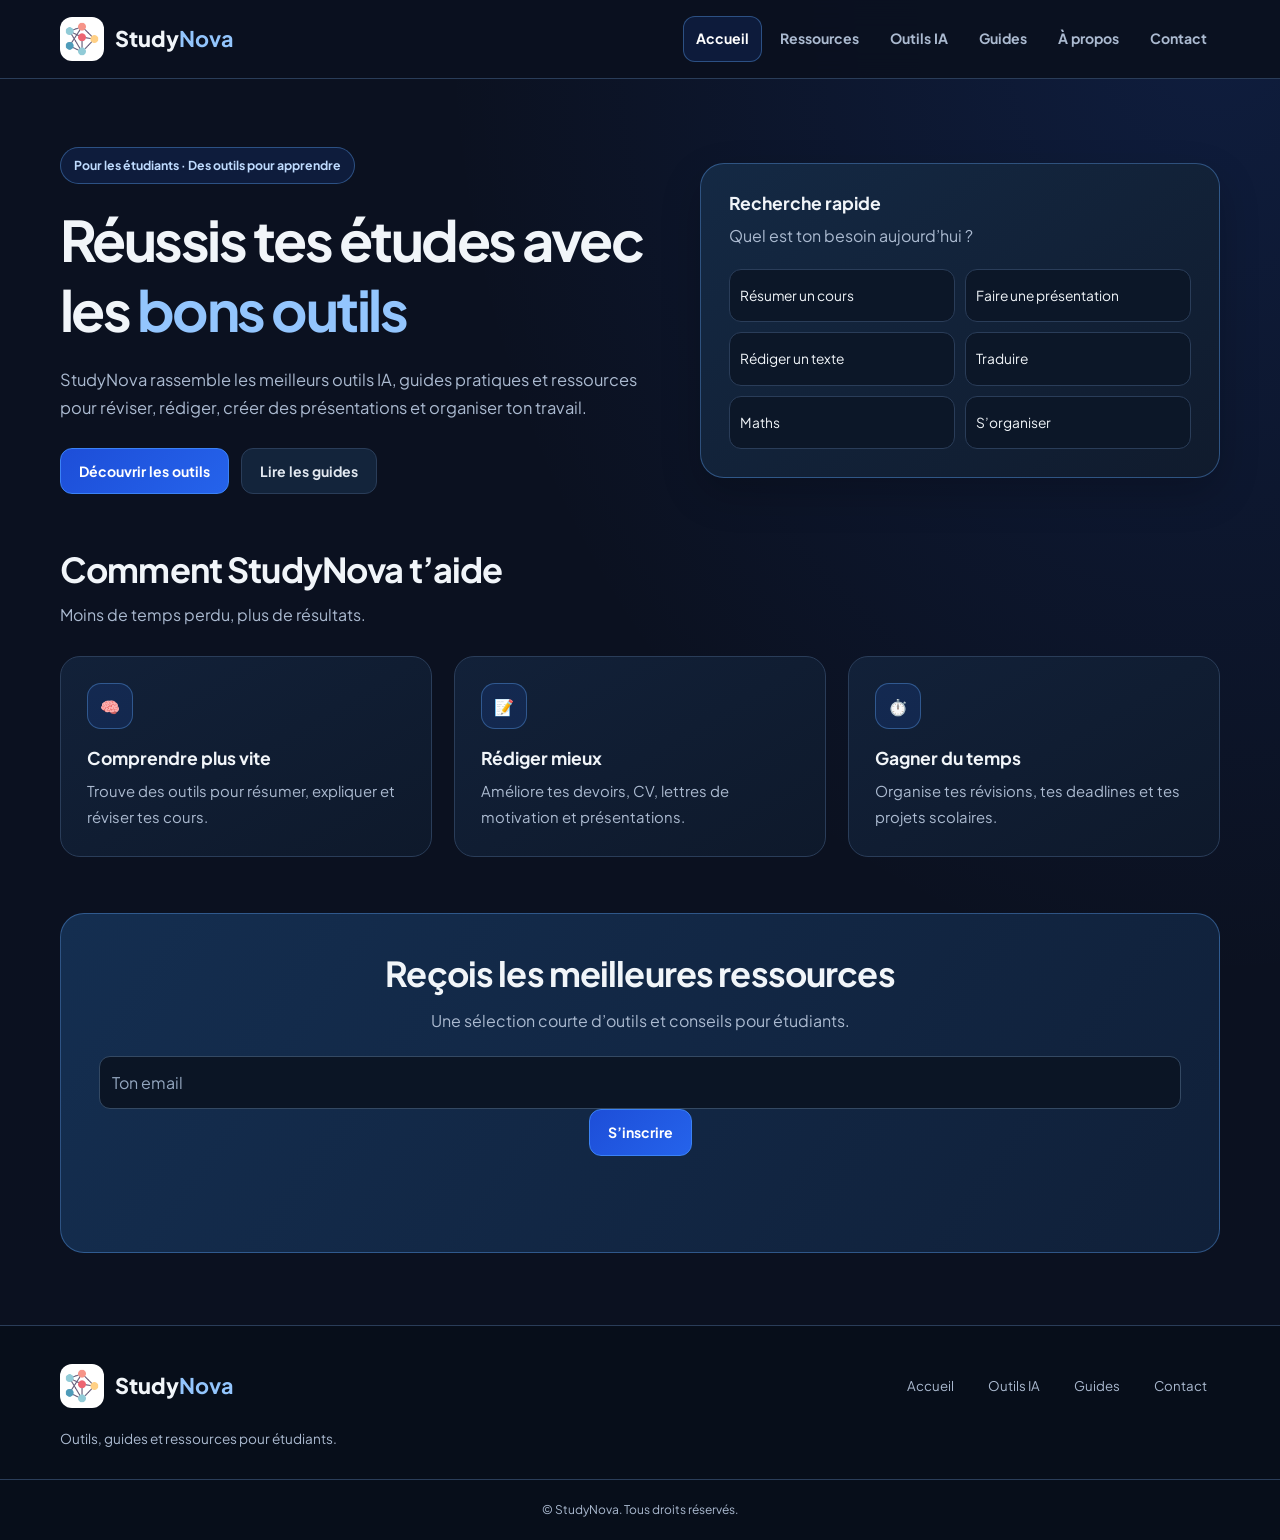
==== commit 004df033: "Refactor HTML structure and improve accessibility" ====
--- a/index.html
+++ b/index.html
@@ -78,7 +78,7 @@
     rel="stylesheet"
   >
   <link rel="stylesheet" href="style.css">
-  
+
   <link rel="manifest" href="./manifest.json">
 </head>
 
@@ -86,10 +86,10 @@
 
 <header class="header">
   <div class="container header-inner">
-   <a href="#home" class="logo" data-page="home">
-  <img src="favicon.png" alt="StudyNova" class="logo-img">
-  <span>Study<strong>Nova</strong></span>
-</a>
+    <a href="#home" class="logo" data-page="home">
+      <img src="favicon.png" alt="StudyNova" class="logo-img">
+      <span>Study<strong>Nova</strong></span>
+    </a>
 
     <nav class="navbar" aria-label="Navigation principale">
       <button type="button" class="nav-btn active" data-page="home" aria-current="page">Accueil</button>
@@ -170,22 +170,22 @@
         <p>Une sélection courte d’outils et conseils pour étudiants.</p>
 
         <form
-  id="newsletterForm"
-  action="https://formspree.io/f/xbggyvap"
-  method="POST"
->
-  <label class="sr-only" for="newsletterEmail">Ton adresse e-mail</label>
-  <input
-    type="email"
-    id="newsletterEmail"
-    name="email"
-    placeholder="Ton email"
-    autocomplete="email"
-    required
-  >
-
-  <button type="submit" class="btn primary">S’inscrire</button>
-</form>
+          id="newsletterForm"
+          action="https://formspree.io/f/xbggyvap"
+          method="POST"
+        >
+          <label class="sr-only" for="newsletterEmail">Ton adresse e-mail</label>
+          <input
+            type="email"
+            id="newsletterEmail"
+            name="email"
+            placeholder="Ton email"
+            autocomplete="email"
+            required
+          >
+
+          <button type="submit" class="btn primary">S’inscrire</button>
+        </form>
         <p id="newsletterMessage" class="form-message" role="status" aria-live="polite" aria-atomic="true"></p>
       </section>
 
@@ -233,9 +233,14 @@
       </div>
 
       <div class="filters">
-        <input type="search" id="searchInput" placeholder="Chercher un outil…">
-
-        <select id="categoryFilter">
+        <input
+          type="search"
+          id="searchInput"
+          placeholder="Chercher un outil…"
+          aria-label="Rechercher un outil"
+        >
+
+        <select id="categoryFilter" aria-label="Filtrer par catégorie">
           <option value="all">Toutes catégories</option>
           <option value="etudes">Études</option>
           <option value="redaction">Rédaction</option>
@@ -245,7 +250,7 @@
           <option value="organisation">Organisation</option>
         </select>
 
-        <select id="priceFilter">
+        <select id="priceFilter" aria-label="Filtrer par prix">
           <option value="all">Tous les prix</option>
           <option value="free">Gratuit</option>
           <option value="freemium">Freemium</option>
@@ -471,49 +476,49 @@
           </div>
         </div>
 
-       <form
-  id="contactForm"
-  class="contact-form"
-  action="https://formspree.io/f/xnppgnpy"
-  method="POST"
->
-  <label for="contactName">Nom</label>
-  <input
-    type="text"
-    id="contactName"
-    name="name"
-    autocomplete="name"
-    required
-  >
-
-  <label for="contactEmail">Email</label>
-  <input
-    type="email"
-    id="contactEmail"
-    name="email"
-    autocomplete="email"
-    required
-  >
-
-  <label for="contactSubject">Sujet</label>
-  <select id="contactSubject" name="subject" required>
-    <option value="">Choisir un sujet</option>
-    <option value="Proposer un outil">Proposer un outil</option>
-    <option value="Demander un guide">Demander un guide</option>
-    <option value="Signaler un problème">Signaler un problème</option>
-    <option value="Autre">Autre</option>
-  </select>
-
-  <label for="contactMessage">Message</label>
-  <textarea
-    id="contactMessage"
-    name="message"
-    rows="6"
-    required
-  ></textarea>
-
-  <button type="submit" class="btn primary">Envoyer</button>
-</form>
+        <form
+          id="contactForm"
+          class="contact-form"
+          action="https://formspree.io/f/xnppgnpy"
+          method="POST"
+        >
+          <label for="contactName">Nom</label>
+          <input
+            type="text"
+            id="contactName"
+            name="name"
+            autocomplete="name"
+            required
+          >
+
+          <label for="contactEmail">Email</label>
+          <input
+            type="email"
+            id="contactEmail"
+            name="email"
+            autocomplete="email"
+            required
+          >
+
+          <label for="contactSubject">Sujet</label>
+          <select id="contactSubject" name="subject" required>
+            <option value="">Choisir un sujet</option>
+            <option value="Proposer un outil">Proposer un outil</option>
+            <option value="Demander un guide">Demander un guide</option>
+            <option value="Signaler un problème">Signaler un problème</option>
+            <option value="Autre">Autre</option>
+          </select>
+
+          <label for="contactMessage">Message</label>
+          <textarea
+            id="contactMessage"
+            name="message"
+            rows="6"
+            required
+          ></textarea>
+
+          <button type="submit" class="btn primary">Envoyer</button>
+        </form>
       </div>
 
       <p id="contactMessageStatus" class="form-message" role="status" aria-live="polite" aria-atomic="true"></p>
@@ -526,9 +531,9 @@
   <div class="container footer-inner">
     <div>
       <a href="#home" class="logo" data-page="home">
-  <img src="favicon.png" alt="StudyNova" class="logo-img">
-  <span>Study<strong>Nova</strong></span>
-</a>
+        <img src="favicon.png" alt="StudyNova" class="logo-img">
+        <span>Study<strong>Nova</strong></span>
+      </a>
 
       <p class="footer-desc">
         Outils, guides et ressources pour étudiants.
--- a/style.css
+++ b/style.css
@@ -1,1053 +1,19 @@
-/* =============================
-   BASE
-============================= */
-
-* {
-  margin: 0;
-  padding: 0;
-  box-sizing: border-box;
-}
-
-:root {
-  --bg: #0b1120;
-  --bg-soft: #0f172a;
-  --card: #111c2e;
-  --card-hover: #142238;
-  --border: #22304a;
-  --border-hover: #2f5cc4;
-  --text: #e5e7eb;
-  --muted: #94a3b8;
-  --primary: #2563eb;
-  --primary-soft: rgba(37, 99, 235, 0.14);
-  --primary-border: rgba(37, 99, 235, 0.38);
-  --primary-light: #93c5fd;
-  --success: #22c55e;
-  --danger: #f87171;
-  --radius: 16px;
-  --radius-small: 12px;
-  --shadow: 0 18px 40px rgba(2, 6, 23, 0.35);
-}
-
-html {
-  scroll-behavior: smooth;
-}
-
-body {
-  font-family: "Plus Jakarta Sans", system-ui, sans-serif;
-  background:
-    radial-gradient(900px 500px at 85% -10%, rgba(37, 99, 235, 0.16), transparent 60%),
-    var(--bg);
-  color: var(--text);
-  line-height: 1.65;
-  min-height: 100vh;
-  display: flex;
-  flex-direction: column;
-}
-
-main {
-  flex: 1;
-}
-
-img {
-  max-width: 100%;
-}
-
-.container {
-  width: 100%;
-  max-width: 1180px;
-  margin: 0 auto;
-  padding: 0 20px;
-}
-
-.container.narrow {
-  max-width: 860px;
-}
-
-.page {
-  display: none;
-  padding: 40px 0 70px;
-}
-
-.page.active {
-  display: block;
-  animation: fadeIn 0.25s ease;
-}
-
-@keyframes fadeIn {
-  from {
-    opacity: 0;
-    transform: translateY(8px);
-  }
-  to {
-    opacity: 1;
-    transform: translateY(0);
-  }
-}
-
-/* =============================
-   HEADER
-============================= */
-
-.header {
-  position: sticky;
-  top: 0;
-  z-index: 100;
-  background: rgba(11, 17, 32, 0.9);
-  backdrop-filter: blur(14px);
-  border-bottom: 1px solid var(--border);
-}
-
-.header-inner {
-  display: flex;
-  align-items: center;
-  justify-content: space-between;
-  gap: 20px;
-  padding-top: 14px;
-  padding-bottom: 14px;
-}
-
-.logo {
-  display: inline-flex;
-  align-items: center;
-  gap: 10px;
-  text-decoration: none;
-  color: var(--text);
-  font-size: 1.25rem;
-  font-weight: 800;
-  white-space: nowrap;
-}
-
-.logo strong {
-  color: var(--primary-light);
-}
-
-.logo-img {
-  width: 42px;
-  height: 42px;
-  object-fit: contain;
-  border-radius: 12px;
-  background: #fff;
-  padding: 4px;
-  border: 1px solid rgba(255, 255, 255, 0.14);
-}
-
-.navbar {
-  display: flex;
-  align-items: center;
-  gap: 6px;
-  flex-wrap: wrap;
-}
-
-.nav-btn {
-  border: 1px solid transparent;
-  background: transparent;
-  color: var(--muted);
-  font-family: inherit;
-  font-size: 0.92rem;
-  font-weight: 600;
-  padding: 9px 14px;
-  border-radius: 10px;
-  cursor: pointer;
-  transition: 0.2s ease;
-}
-
-.nav-btn:hover {
-  color: #fff;
-  background: var(--primary-soft);
-  border-color: var(--primary-border);
-}
-
-.nav-btn.active {
-  color: #fff;
-  background: var(--primary-soft);
-  border-color: var(--primary-border);
-}
-
-/* =============================
-   HERO
-============================= */
-
-.hero {
-  display: grid;
-  grid-template-columns: 1.15fr 0.85fr;
-  gap: 34px;
-  align-items: center;
-  padding: 30px 0 55px;
-}
-
-.badge {
-  display: inline-block;
-  margin-bottom: 18px;
-  padding: 7px 14px;
-  border-radius: 999px;
-  background: var(--primary-soft);
-  border: 1px solid var(--primary-border);
-  color: #bfdbfe;
-  font-size: 0.82rem;
-  font-weight: 600;
-}
-
-.hero h1 {
-  font-size: clamp(2.1rem, 5vw, 3.4rem);
-  line-height: 1.1;
-  letter-spacing: -0.03em;
-  margin-bottom: 18px;
-}
-
-.hero h1 span {
-  background: linear-gradient(90deg, #60a5fa, #93c5fd);
-  -webkit-background-clip: text;
-  background-clip: text;
-  color: transparent;
-}
-
-.hero p {
-  color: var(--muted);
-  font-size: 1.05rem;
-  max-width: 560px;
-}
-
-.hero-actions {
-  display: flex;
-  flex-wrap: wrap;
-  gap: 12px;
-  margin-top: 26px;
-}
-
-.hero-card {
-  background: linear-gradient(160deg, var(--card), #0e1930);
-  border: 1px solid var(--border);
-  border-radius: 20px;
-  padding: 28px;
-  box-shadow: var(--shadow);
-}
-
-.hero-card h3 {
-  margin-bottom: 6px;
-}
-
-.hero-card p {
-  color: var(--muted);
-  margin-bottom: 18px;
-}
-
-.quick-needs {
-  display: grid;
-  grid-template-columns: repeat(2, minmax(0, 1fr));
-  gap: 10px;
-}
-
-.quick-needs button {
-  border: 1px solid var(--border);
-  background: rgba(15, 23, 42, 0.75);
-  color: var(--text);
-  font-family: inherit;
-  font-size: 0.9rem;
-  font-weight: 600;
-  padding: 13px;
-  border-radius: var(--radius-small);
-  cursor: pointer;
-  transition: 0.2s ease;
-}
-
-.quick-needs button:hover {
-  border-color: var(--border-hover);
-  background: var(--primary-soft);
-  transform: translateY(-2px);
-}
-
-/* =============================
-   BUTTONS
-============================= */
-
-.btn {
-  display: inline-flex;
-  align-items: center;
-  justify-content: center;
-  border: 1px solid transparent;
-  font-family: inherit;
-  font-weight: 700;
-  font-size: 0.95rem;
-  padding: 12px 20px;
-  border-radius: var(--radius-small);
-  cursor: pointer;
-  text-decoration: none;
-  transition: 0.2s ease;
-}
-
-.btn.primary {
-  background: linear-gradient(135deg, #2563eb, #3b82f6);
-  color: #fff;
-  box-shadow: 0 10px 25px rgba(37, 99, 235, 0.25);
-}
-
-.btn.primary:hover {
-  filter: brightness(1.08);
-  transform: translateY(-2px);
-}
-
-.btn.ghost {
-  background: rgba(15, 23, 42, 0.6);
-  border-color: var(--border);
-  color: var(--text);
-}
-
-.btn.ghost:hover {
-  border-color: var(--border-hover);
-  color: #fff;
-  transform: translateY(-2px);
-}
-
-.btn.small {
-  padding: 9px 14px;
-  font-size: 0.85rem;
-}
-
-/* =============================
-   STATS
-============================= */
-
-.stats {
-  display: grid;
-  grid-template-columns: repeat(3, minmax(0, 1fr));
-  gap: 16px;
-  margin: 20px 0 65px;
-}
-
-.stat {
-  background: var(--card);
-  border: 1px solid var(--border);
-  border-radius: var(--radius);
-  padding: 26px 20px;
-  text-align: center;
-  transition: 0.2s ease;
-}
-
-.stat:hover {
-  border-color: var(--border-hover);
-  transform: translateY(-3px);
-}
-
-.stat h2 {
-  font-size: 2rem;
-  color: var(--primary-light);
-}
-
-.stat p {
-  color: var(--muted);
-  font-size: 0.92rem;
-}
-
-/* =============================
-   SECTIONS
-============================= */
-
-.section {
-  margin-bottom: 75px;
-}
-
-.section-title {
-  max-width: 720px;
-  margin-bottom: 30px;
-}
-
-.section-title h2 {
-  font-size: clamp(1.6rem, 3vw, 2.2rem);
-  letter-spacing: -0.02em;
-  margin-bottom: 8px;
-}
-
-.section-title p {
-  color: var(--muted);
-}
-
-.grid-2 {
-  display: grid;
-  grid-template-columns: repeat(2, minmax(0, 1fr));
-  gap: 18px;
-}
-
-.grid-3 {
-  display: grid;
-  grid-template-columns: repeat(3, minmax(0, 1fr));
-  gap: 18px;
-}
-
-.card,
-.resource-card,
-.guide-card,
-.tool-card {
-  background: linear-gradient(160deg, var(--card), #0e1930);
-  border: 1px solid var(--border);
-  border-radius: var(--radius);
-  padding: 24px;
-  transition: 0.22s ease;
-}
-
-.card:hover,
-.resource-card:hover,
-.guide-card:hover,
-.tool-card:hover {
-  transform: translateY(-4px);
-  border-color: var(--border-hover);
-  background: var(--card-hover);
-  box-shadow: var(--shadow);
-}
-
-.card-icon {
-  width: 48px;
-  height: 48px;
-  display: grid;
-  place-items: center;
-  font-size: 1.3rem;
-  border-radius: 14px;
-  background: var(--primary-soft);
-  border: 1px solid var(--primary-border);
-  margin-bottom: 16px;
-}
-
-.card h3,
-.resource-card h3,
-.guide-card h3 {
-  margin-bottom: 8px;
-}
-
-.card p,
-.resource-card p,
-.guide-card p {
-  color: var(--muted);
-  font-size: 0.95rem;
-}
-
-.guide-card {
-  display: flex;
-  flex-direction: column;
-  gap: 12px;
-}
-
-.tag {
-  align-self: flex-start;
-  padding: 5px 11px;
-  border-radius: 999px;
-  background: var(--primary-soft);
-  border: 1px solid var(--primary-border);
-  color: #bfdbfe;
-  font-size: 0.78rem;
-  font-weight: 700;
-}
-
-/* =============================
-   NEWSLETTER
-============================= */
-
-.newsletter {
-  background: linear-gradient(135deg, rgba(37, 99, 235, 0.18), rgba(59, 130, 246, 0.08));
-  border: 1px solid var(--primary-border);
-  border-radius: 20px;
-  padding: 38px;
-  text-align: center;
-  box-shadow: var(--shadow);
-}
-
-.newsletter h2 {
-  margin-bottom: 8px;
-}
-
-.newsletter p {
-  color: var(--muted);
-  margin-bottom: 20px;
-}
-
-.newsletter form {
-  display: flex;
-  gap: 10px;
-  max-width: 480px;
-  margin: 0 auto;
-}
-
-.newsletter input {
-  flex: 1;
-  min-width: 0;
-  padding: 13px 15px;
-  border-radius: var(--radius-small);
-  border: 1px solid var(--border);
-  background: rgba(15, 23, 42, 0.85);
-  color: var(--text);
-  font-family: inherit;
-  transition: 0.2s ease;
-}
-
-.newsletter input:focus {
-  outline: none;
-  border-color: var(--border-hover);
-  box-shadow: 0 0 0 3px rgba(37, 99, 235, 0.18);
-}
-
-/* =============================
-   TOOLS
-============================= */
-
-.filters {
-  display: grid;
-  grid-template-columns: 1.4fr 1fr 1fr auto;
-  gap: 12px;
-  margin-bottom: 18px;
-}
-
-.filters input,
-.filters select {
-  width: 100%;
-  padding: 12px 14px;
-  border-radius: var(--radius-small);
-  border: 1px solid var(--border);
-  background: rgba(15, 23, 42, 0.85);
-  color: var(--text);
-  font-family: inherit;
-  transition: 0.2s ease;
-}
-
-.filters input:focus,
-.filters select:focus {
-  outline: none;
-  border-color: var(--border-hover);
-  box-shadow: 0 0 0 3px rgba(37, 99, 235, 0.18);
-}
-
-.results-count {
-  color: var(--muted);
-  margin-bottom: 18px;
-}
-
-.tools-grid {
-  display: grid;
-  grid-template-columns: repeat(3, minmax(0, 1fr));
-  gap: 18px;
-}
-
-.tool-card {
-  display: flex;
-  flex-direction: column;
-  gap: 14px;
-}
-
-.tool-top {
-  display: flex;
-  align-items: flex-start;
-  justify-content: space-between;
-  gap: 12px;
-}
-
-.tool-card p {
-  color: var(--muted);
-  font-size: 0.94rem;
-  flex: 1;
-}
-
-.price-badge {
-  padding: 5px 10px;
-  border-radius: 999px;
-  font-size: 0.75rem;
-  font-weight: 700;
-  white-space: nowrap;
-}
-
-.price-badge.free {
-  background: rgba(34, 197, 94, 0.14);
-  border: 1px solid rgba(34, 197, 94, 0.35);
-  color: #86efac;
-}
-
-.price-badge.freemium {
-  background: var(--primary-soft);
-  border: 1px solid var(--primary-border);
-  color: #bfdbfe;
-}
-
-.price-badge.paid {
-  background: rgba(248, 113, 113, 0.12);
-  border: 1px solid rgba(248, 113, 113, 0.32);
-  color: #fecaca;
-}
-
-.tool-tags {
-  display: flex;
-  flex-wrap: wrap;
-  gap: 7px;
-}
-
-.tool-tags span {
-  padding: 5px 10px;
-  border-radius: 999px;
-  background: rgba(15, 23, 42, 0.75);
-  border: 1px solid var(--border);
-  color: var(--muted);
-  font-size: 0.76rem;
-}
-
-.tool-link {
-  margin-top: auto;
-}
-
-.pagination {
-  display: flex;
-  justify-content: center;
-  gap: 8px;
-  margin-top: 30px;
-}
-
-.page-btn {
-  min-width: 40px;
-  padding: 9px 12px;
-  border-radius: 10px;
-  border: 1px solid var(--border);
-  background: transparent;
-  color: var(--muted);
-  font-family: inherit;
-  font-weight: 700;
-  cursor: pointer;
-  transition: 0.2s ease;
-}
-
-.page-btn:hover {
-  color: #fff;
-  border-color: var(--border-hover);
-}
-
-.page-btn.active {
-  background: var(--primary);
-  border-color: var(--primary);
-  color: #fff;
-}
-
-.empty-state {
-  grid-column: 1 / -1;
-  text-align: center;
-  padding: 50px 20px;
-  background: var(--card);
-  border: 1px dashed var(--border);
-  border-radius: var(--radius);
-}
-
-.affiliate-disclosure {
-  margin-top: 25px;
-  color: var(--muted);
-  font-size: 0.82rem;
-  text-align: center;
-}
-
-/* =============================
-   GUIDES
-============================= */
-
-.back-btn {
-  margin-bottom: 22px;
-}
-
-.container.narrow h1 {
-  font-size: clamp(1.8rem, 4vw, 2.5rem);
-  margin-bottom: 16px;
-  letter-spacing: -0.02em;
-}
-
-.container.narrow h2 {
-  margin: 28px 0 10px;
-  font-size: 1.25rem;
-  color: #fff;
-}
-
-.container.narrow p,
-.container.narrow li {
-  color: var(--muted);
-}
-
-.container.narrow ul,
-.container.narrow ol {
-  padding-left: 22px;
-  margin: 12px 0;
-}
-
-.container.narrow li::marker {
-  color: var(--primary-light);
-}
-
-/* =============================
-   ABOUT
-============================= */
-
-.about-box {
-  background: linear-gradient(160deg, var(--card), #0e1930);
-  border: 1px solid var(--border);
-  border-radius: 20px;
-  padding: 32px;
-  box-shadow: var(--shadow);
-}
-
-.about-box h3 {
-  margin: 24px 0 8px;
-  color: #fff;
-}
-
-.about-box h3:first-child {
-  margin-top: 0;
-}
-
-.about-box p {
-  color: var(--muted);
-}
-
-/* =============================
-   CONTACT
-============================= */
-
-.contact-grid {
-  display: grid;
-  grid-template-columns: 0.9fr 1.1fr;
-  gap: 20px;
-}
-
-.contact-info,
-.contact-form {
-  background: linear-gradient(160deg, var(--card), #0e1930);
-  border: 1px solid var(--border);
-  border-radius: 20px;
-  padding: 28px;
-  box-shadow: var(--shadow);
-}
-
-.contact-info h3 {
-  margin-bottom: 10px;
-}
-
-.contact-info p {
-  color: var(--muted);
-  margin-bottom: 18px;
-}
-
-.contact-point {
-  padding: 15px 0;
-  border-top: 1px solid var(--border);
-}
-
-.contact-point strong {
-  display: block;
-  margin-bottom: 4px;
-  color: #fff;
-}
-
-.contact-point span {
-  color: var(--muted);
-  font-size: 0.92rem;
-}
-
-.contact-form {
-  display: grid;
-  gap: 10px;
-}
-
-.contact-form label {
-  font-weight: 700;
-  font-size: 0.9rem;
-}
-
-.contact-form input,
-.contact-form select,
-.contact-form textarea {
-  width: 100%;
-  padding: 13px 15px;
-  border-radius: var(--radius-small);
-  border: 1px solid var(--border);
-  background: rgba(15, 23, 42, 0.85);
-  color: var(--text);
-  font-family: inherit;
-  resize: vertical;
-  transition: 0.2s ease;
-}
-
-.contact-form input:focus,
-.contact-form select:focus,
-.contact-form textarea:focus {
-  outline: none;
-  border-color: var(--border-hover);
-  box-shadow: 0 0 0 3px rgba(37, 99, 235, 0.18);
-}
-
-.form-message {
-  margin-top: 12px;
-  color: var(--muted);
-}
-
-.form-message.success {
-  color: var(--success);
-  font-weight: 700;
-}
-
-/* =============================
-   FOOTER
-============================= */
-
-.footer {
-  margin-top: auto;
-  border-top: 1px solid var(--border);
-  background: #070c17;
-  padding: 42px 0 20px;
-}
-
-.footer-inner {
-  display: flex;
-  justify-content: space-between;
-  gap: 30px;
-  flex-wrap: wrap;
-}
-
-.footer-desc {
-  color: var(--muted);
-  margin-top: 10px;
-  max-width: 380px;
-}
-
-.footer-links {
-  display: flex;
-  flex-wrap: wrap;
-  gap: 8px;
-}
-
-.footer-links button {
-  border: 1px solid transparent;
-  background: transparent;
-  color: var(--muted);
-  font-family: inherit;
-  font-weight: 600;
-  cursor: pointer;
-  padding: 8px 11px;
-  border-radius: 9px;
-  transition: 0.2s ease;
-}
-
-.footer-links button:hover {
-  color: #fff;
-  background: var(--primary-soft);
-  border-color: var(--primary-border);
-}
-
-.footer-bottom {
-  margin-top: 28px;
-  padding-top: 18px;
-  border-top: 1px solid var(--border);
-  text-align: center;
-  color: var(--muted);
-  font-size: 0.85rem;
-}
-
-/* =============================
-   RESPONSIVE
-============================= */
-
-@media (max-width: 980px) {
-  .hero {
-    grid-template-columns: 1fr;
-  }
-
-  .grid-3,
-  .tools-grid {
-    grid-template-columns: repeat(2, minmax(0, 1fr));
-  }
-
-  .filters {
-    grid-template-columns: 1fr 1fr;
-  }
-}
-
-@media (max-width: 800px) {
-  .contact-grid {
-    grid-template-columns: 1fr;
-  }
-}
-
-@media (max-width: 700px) {
-  .header-inner {
-    flex-direction: column;
-    align-items: stretch;
-  }
-
-  .navbar {
-    justify-content: center;
-  }
-
-  .grid-2,
-  .grid-3,
-  .tools-grid,
-  .stats {
-    grid-template-columns: 1fr;
-  }
-
-  .filters {
-    grid-template-columns: 1fr;
-  }
-
-  .newsletter {
-    padding: 28px 20px;
-  }
-
-  .newsletter form {
-    flex-direction: column;
-  }
-
-  .quick-needs {
-    grid-template-columns: 1fr;
-  }
-}
-
-/* =============================
-   POLISH & ACCESSIBILITY
-============================= */
-
-body {
-  min-height: 100vh;
-  min-height: 100svh;
-}
-
-.container {
-  width: min(100% - 40px, 1160px);
-}
-
-.page {
-  padding-top: clamp(34px, 5vw, 58px);
-}
-
-.navbar {
-  flex-wrap: nowrap;
-}
-
-.nav-btn[aria-current="page"] {
-  color: #fff;
-  background: var(--primary-soft);
-  border-color: var(--primary-border);
-}
-
-.sr-only {
-  position: absolute;
-  width: 1px;
-  height: 1px;
-  padding: 0;
-  margin: -1px;
-  overflow: hidden;
-  clip: rect(0, 0, 0, 0);
-  white-space: nowrap;
-  border: 0;
-}
-
-.section-title {
-  margin-bottom: 32px;
-}
-
-.grid-2,
-.grid-3,
-.tools-grid {
-  align-items: stretch;
-  gap: 20px;
-}
-
-.card,
-.resource-card,
-.guide-card,
-.tool-card {
-  border-radius: 18px;
-  padding: clamp(20px, 3vw, 28px);
-}
-
-.guide-card .btn {
-  align-self: flex-start;
-  margin-top: auto;
-}
-
-.catalog-note {
-  margin-top: 28px;
-  color: var(--muted);
-  font-size: 0.85rem;
-  text-align: center;
-}
-
-.form-message {
-  min-height: 1.65em;
-}
-
-.form-message.error {
-  color: var(--danger);
-}
-
-button:disabled {
-  cursor: wait;
-  opacity: 0.7;
-}
-
-:where(a, button, input, select, textarea):focus-visible {
-  outline: 3px solid #93c5fd;
-  outline-offset: 3px;
-}
-
-@media (max-width: 700px) {
-  .header-inner {
-    align-items: flex-start;
-  }
-
-  .navbar {
-    justify-content: flex-start;
-    width: 100%;
-    overflow-x: auto;
-    overscroll-behavior-inline: contain;
-    scrollbar-width: thin;
-    scrollbar-color: var(--border-hover) transparent;
-    padding: 0 1px 5px;
-    -webkit-overflow-scrolling: touch;
-  }
-
-  .nav-btn {
-    flex: 0 0 auto;
-    min-height: 44px;
-  }
-
-  .grid-2,
-  .grid-3,
-  .tools-grid {
-    gap: 16px;
-  }
-
-  .page {
-    padding-bottom: 52px;
-  }
-
-  .stats {
-    margin-bottom: 42px;
-  }
-}
-
-@media (max-width: 420px) {
-  .container {
-    width: min(100% - 32px, 1160px);
-  }
-
-  .hero-card,
-  .contact-info,
-  .contact-form {
-    padding: 20px;
-  }
-
-  .hero h1 {
-    font-size: clamp(2rem, 10vw, 2.65rem);
-  }
-}
-
-@media (prefers-reduced-motion: reduce) {
-  html {
-    scroll-behavior: auto;
-  }
-
-  *,
-  *::before,
-  *::after {
-    animation-duration: 0.01ms !important;
-    animation-iteration-count: 1 !important;
-    scroll-behavior: auto !important;
-    transition-duration: 0.01ms !important;
-  }
-}
+/* StudyNova : thème bleu, mise en page et composants */
+*{box-sizing:border-box}html{scroll-behavior:smooth;color-scheme:dark}body,h1,h2,h3,p{margin:0}button,input,select,textarea{font:inherit}button,a,input,select,textarea{-webkit-tap-highlight-color:transparent}button{cursor:pointer}a{color:var(--primary-light)}img{max-width:100%;display:block}[hidden]{display:none!important}
+:root{--bg:#0b1120;--bg-soft:#0f172a;--card:#111e33;--card-hover:#152742;--border:#2a3d59;--text:#f1f5f9;--muted:#abbad0;--primary:#2563eb;--primary-light:#93c5fd;--primary-soft:rgba(37,99,235,.14);--primary-border:rgba(96,165,250,.38);--success:#86efac;--danger:#fca5a5;--radius:20px;--shadow:0 16px 40px rgba(0,0,0,.2)}
+body{min-height:100vh;min-height:100svh;display:flex;flex-direction:column;font-family:"Plus Jakarta Sans",system-ui,sans-serif;background:radial-gradient(ellipse at 95% 0,rgba(37,99,235,.15),transparent 45%),var(--bg);color:var(--text);line-height:1.7}main{flex:1;min-width:0}.container{width:min(100% - 40px,1160px);margin-inline:auto}.container.narrow{max-width:900px}.page{display:none;padding:48px 0 72px}.page.active{display:block}h1,h2,h3{line-height:1.25;overflow-wrap:anywhere}h1{font-size:clamp(2rem,4.8vw,3.5rem);letter-spacing:-.045em}h2{font-size:clamp(1.5rem,3vw,2.15rem);letter-spacing:-.025em}h3{font-size:1.1rem}p{overflow-wrap:anywhere}p+p{margin-top:12px}.sr-only{position:absolute;width:1px;height:1px;padding:0;margin:-1px;overflow:hidden;clip:rect(0,0,0,0);white-space:nowrap;border:0}.skip-link{position:fixed;top:-100px;left:16px;z-index:200;padding:12px;background:var(--primary);color:white}.skip-link:focus{top:10px}:where(a,button,input,select,textarea):focus-visible{outline:3px solid #93c5fd;outline-offset:4px}h1:focus,h2:focus{outline:none}h1,h2{scroll-margin-top:180px}
+.header{position:sticky;top:0;z-index:100;background:rgba(11,17,32,.96);border-bottom:1px solid var(--border);backdrop-filter:blur(14px)}.header-inner{display:flex;align-items:center;justify-content:space-between;gap:24px;padding-block:16px}.logo{display:inline-flex;align-items:center;gap:11px;text-decoration:none;color:var(--text);font-size:1.35rem;font-weight:800;white-space:nowrap;flex-shrink:0}.logo strong{color:var(--primary-light)}.logo-img{width:44px;height:44px;object-fit:contain;border-radius:12px;background:white;padding:4px;flex-shrink:0}.navbar{display:flex;gap:5px;min-width:0}.nav-btn{border:1px solid transparent;background:transparent;color:var(--muted);padding:10px 12px;border-radius:12px;white-space:nowrap;font-size:.88rem;font-weight:700;min-height:44px}.nav-btn:hover,.nav-btn.active{color:#fff;background:var(--primary-soft);border-color:var(--primary-border)}
+.hero{display:grid;grid-template-columns:1.15fr 1fr;gap:42px;align-items:center;padding:20px 0 54px}.hero-text h1{margin-bottom:22px}.hero h1 span{color:#93c5fd}.hero-text>p{color:var(--muted);font-size:1.03rem;max-width:580px}.badge{display:inline-block;border:1px solid var(--primary-border);background:var(--primary-soft);color:#bfdbfe;border-radius:100px;padding:7px 13px;font-size:.77rem;font-weight:700;margin-bottom:20px}.hero-actions{display:flex;flex-wrap:wrap;gap:12px;margin-top:26px}.hero-card{padding:28px;border:1px solid var(--primary-border);border-radius:24px;background:linear-gradient(145deg,#142944,#101b2d);box-shadow:var(--shadow)}.hero-card>p{margin:8px 0 20px;color:var(--muted)}.quick-needs{display:grid;grid-template-columns:1fr 1fr;gap:10px}.quick-needs button{padding:14px 10px;text-align:left;background:#0c1728;border:1px solid var(--border);color:var(--text);border-radius:12px;font-size:.86rem;min-height:52px}.quick-needs button:hover{background:#183258;border-color:#60a5fa}
+.btn{display:inline-flex;align-items:center;justify-content:center;gap:8px;padding:12px 18px;border-radius:12px;border:1px solid var(--border);text-decoration:none;font-weight:700;font-size:.88rem;min-height:46px;line-height:1.45;transition:background .2s,border-color .2s,transform .2s}.btn.primary{background:linear-gradient(135deg,#1d4ed8,#2563eb);border-color:#3b82f6;color:#fff}.btn.primary:hover{background:#1d4ed8;transform:translateY(-2px)}.btn.ghost,.btn.small{background:#13243b;color:#e2e8f0}.btn.ghost:hover,.btn.small:hover{border-color:#60a5fa;background:#1a3355}.btn.small{padding:9px 14px;font-size:.82rem}.btn:disabled,button:disabled{opacity:.55;cursor:not-allowed;transform:none}
+.section{margin-bottom:56px}.section-title{max-width:760px;margin-bottom:28px}.section-title p{margin-top:10px;color:var(--muted)}.grid-2,.grid-3,.tools-grid{display:grid;gap:22px;align-items:stretch}.grid-2{grid-template-columns:repeat(2,minmax(0,1fr))}.grid-3,.tools-grid{grid-template-columns:repeat(3,minmax(0,1fr))}.grid-2>*,.grid-3>*,.tools-grid>*{min-width:0}.card,.resource-card,.guide-card{padding:26px;border-radius:var(--radius);border:1px solid var(--border);background:linear-gradient(150deg,#122139,#0e192b)}.card h3,.resource-card h3,.guide-card h3{margin-bottom:10px}.card p,.resource-card p,.guide-card p{color:var(--muted);font-size:.93rem}.card-icon{display:grid;place-items:center;width:46px;height:46px;border:1px solid var(--primary-border);border-radius:14px;background:var(--primary-soft);color:#bfdbfe;font-weight:800;margin-bottom:18px}.guide-card{display:flex;flex-direction:column;gap:14px}.guide-card .btn{align-self:flex-start;margin-top:auto}.tag{display:inline-flex;align-self:flex-start;font-size:.72rem;letter-spacing:.03em;padding:5px 10px;border:1px solid var(--primary-border);border-radius:100px;color:#bfdbfe;background:var(--primary-soft)}.resource-links{display:flex;flex-wrap:wrap;gap:10px;margin-top:20px}.resource-links a,.resource-links button{font-size:.86rem}
+.catalog-summary{margin-bottom:24px;padding:16px 20px;border:1px solid var(--primary-border);border-radius:14px;background:var(--primary-soft);color:#dbeafe}.filters{display:grid;grid-template-columns:1.4fr 1fr 1fr 1fr auto;gap:12px;padding:18px;background:#101d31;border:1px solid var(--border);border-radius:18px;margin-bottom:18px}.filter-field{display:flex;flex-direction:column;gap:6px;min-width:0}.filter-field label{font-size:.75rem;font-weight:700;color:var(--muted)}input,select,textarea{width:100%;min-width:0;background:#0b1525;color:var(--text);border:1px solid #344963;border-radius:11px;padding:12px;min-height:46px}input::placeholder,textarea::placeholder{color:#93a6bf;opacity:1}textarea{resize:vertical}.filters>.btn{align-self:end}.results-count{color:var(--muted);font-size:.9rem;margin:18px 0}.active-need{color:#bfdbfe;background:var(--primary-soft);display:inline-block;padding:6px 12px;border-radius:100px;margin-bottom:20px;font-size:.84rem}
+.tool-card{position:relative;display:flex;flex-direction:column;align-items:flex-start;gap:17px;padding:24px;border-radius:22px;border:1px solid #2b405e;background:linear-gradient(150deg,#14253e,#0e1a2d);box-shadow:0 6px 18px rgba(0,0,0,.1);transition:transform .2s,border-color .2s,box-shadow .2s}.tool-top{width:100%}.tool-brand{display:flex;align-items:center;gap:13px;min-width:0}.tool-logo{position:relative;display:grid;place-items:center;width:60px;height:60px;flex:0 0 60px;background:#fff;border-radius:16px;border:1px solid #dbeafe;overflow:hidden}.tool-image{width:40px;height:40px;object-fit:contain}.tool-logo-fallback{font-size:1.15rem;font-weight:800;color:#1d4ed8}.tool-heading{min-width:0}.tool-heading h3{font-size:1.08rem;line-height:1.35;margin-bottom:5px}.tool-category{display:block;font-size:.74rem;color:#9db4d2}.tool-description{font-size:.91rem;color:#c1cfe0;line-height:1.75}.price-badge{font-size:.7rem;font-weight:700;padding:5px 10px;border-radius:100px;line-height:1.5;max-width:100%}.price-badge.free{background:rgba(34,197,94,.12);border:1px solid rgba(74,222,128,.35);color:#86efac}.price-badge.freemium{background:var(--primary-soft);border:1px solid var(--primary-border);color:#bfdbfe}.price-badge.paid{background:rgba(245,158,11,.13);border:1px solid #785c27;color:#fde68a}.tool-tags{display:flex;flex-wrap:wrap;gap:7px}.tool-tags span{border:1px solid #304661;background:#0b1729;color:#abc0dc;padding:4px 9px;border-radius:8px;font-size:.73rem}.tool-note{font-size:.77rem;line-height:1.65;color:#9fb1c8;border-top:1px solid var(--border);padding-top:13px;width:100%}.tool-link{margin-top:auto;align-self:stretch;font-size:.8rem}.pagination{display:flex;justify-content:center;flex-wrap:wrap;gap:8px;margin-top:32px}.page-btn{border:1px solid var(--border);background:#101d31;color:var(--text);padding:10px 13px;border-radius:10px;min-width:44px;min-height:44px;font-size:.84rem}.page-btn.active{background:var(--primary);border-color:#60a5fa}.catalog-note{margin-top:24px;font-size:.8rem;color:var(--muted);text-align:center}.empty-state{grid-column:1/-1;padding:44px 24px;border:1px dashed #46648a;border-radius:20px;text-align:center;background:var(--card)}.empty-state p{margin:12px 0 22px;color:var(--muted)}
+.newsletter{padding:38px;border:1px solid var(--primary-border);border-radius:24px;background:linear-gradient(125deg,#142e50,#102039);text-align:center}.newsletter>p{color:var(--muted);margin:12px auto 22px;max-width:650px}.newsletter-form{display:flex;gap:10px;max-width:540px;margin:auto}.newsletter-form input{flex:1}.newsletter .consent-note{font-size:.77rem;margin:14px auto 0}.form-message{min-height:1.7em;margin-top:14px;color:var(--muted);font-size:.9rem}.form-message.success{color:var(--success)}.form-message.error{color:var(--danger)}
+.guide-body{max-width:760px}.guide-body h1{font-size:clamp(1.9rem,4vw,2.75rem);margin:18px 0 24px}.guide-body h2{font-size:1.25rem;margin:30px 0 12px}.guide-body p,.guide-body li{color:#bbc9dc}.guide-body ul,.guide-body ol{padding-left:24px}.guide-body li+li{margin-top:9px}.back-btn{margin-bottom:12px}.guide-callout{margin-top:26px;padding:20px;border-left:3px solid #60a5fa;background:var(--primary-soft);border-radius:0 12px 12px 0}.about-box{padding:30px;border-radius:20px;border:1px solid var(--border);background:var(--card)}.about-box h3:not(:first-child){margin-top:26px}.about-box h3{margin-bottom:10px}.about-box p{color:var(--muted)}.contact-grid{display:grid;grid-template-columns:.9fr 1.1fr;gap:24px}.contact-info,.contact-form{padding:28px;border-radius:20px;background:var(--card);border:1px solid var(--border)}.contact-info>p{color:var(--muted);margin:14px 0 22px}.contact-point{border-top:1px solid var(--border);padding:17px 0}.contact-point strong,.contact-point span{display:block}.contact-point span{color:var(--muted);font-size:.85rem;margin-top:5px}.contact-form{display:grid;gap:9px}.contact-form label{font-size:.83rem;font-weight:700}.contact-form .btn{margin-top:10px}.contact-form .consent-note{font-size:.75rem;color:var(--muted);margin-top:6px}
+.footer{margin-top:auto;border-top:1px solid var(--border);background:#070e1a;padding:38px 0 20px}.footer-inner{display:flex;justify-content:space-between;align-items:flex-start;gap:30px}.footer-desc{color:var(--muted);font-size:.85rem;margin-top:12px;max-width:350px}.footer-links{display:flex;flex-wrap:wrap;justify-content:flex-end;gap:8px;max-width:450px}.footer-links button{padding:9px 12px;background:transparent;border:1px solid transparent;border-radius:10px;color:var(--muted);font-size:.83rem;min-height:44px}.footer-links button:hover{background:var(--primary-soft);border-color:var(--primary-border);color:white}.footer-bottom{border-top:1px solid var(--border);padding-top:20px;margin-top:28px;text-align:center;color:var(--muted);font-size:.75rem}
+@media(hover:hover){.tool-card:hover{transform:translateY(-5px);border-color:#60a5fa;box-shadow:var(--shadow)}}
+@media(max-width:1080px){.header-inner{flex-direction:column;align-items:flex-start;gap:14px}.navbar{width:100%;overflow-x:auto;padding-bottom:5px}.nav-btn{flex:0 0 auto}.filters{grid-template-columns:repeat(2,minmax(0,1fr))}.filters>.btn{grid-column:1/-1}.hero{gap:25px}}
+@media(max-width:900px){.hero{grid-template-columns:1fr}.hero-card{max-width:none}.tools-grid,.grid-3{grid-template-columns:repeat(2,minmax(0,1fr))}.contact-grid{grid-template-columns:1fr}.footer-inner{flex-direction:column}.footer-links{justify-content:flex-start}}
+@media(max-width:600px){.container{width:calc(100% - 32px)}.page{padding:30px 0 48px}.hero{padding-top:6px;padding-bottom:38px}.hero h1{font-size:clamp(2rem,9vw,2.8rem)}.hero-card,.newsletter,.contact-form,.contact-info,.about-box{padding:22px}.grid-2,.grid-3,.tools-grid{grid-template-columns:1fr;gap:17px}.filters{padding:14px;gap:12px}.filter-field:first-child{grid-column:1/-1}.newsletter-form{flex-direction:column}.tool-card{padding:22px}.section{margin-bottom:40px}.hero-actions .btn{flex:1 1 180px}.navbar{scrollbar-width:thin;overscroll-behavior-inline:contain}.newsletter h2{font-size:1.5rem}}
+@media(max-width:360px){.quick-needs,.filters{grid-template-columns:1fr}.filter-field:first-child{grid-column:auto}.tool-brand{gap:10px}.tool-logo{width:50px;height:50px;flex-basis:50px}.tool-heading h3{font-size:1rem}}
+@media(prefers-reduced-motion:reduce){html{scroll-behavior:auto}*,*::before,*::after{animation:none!important;transition:none!important;scroll-behavior:auto!important}}
